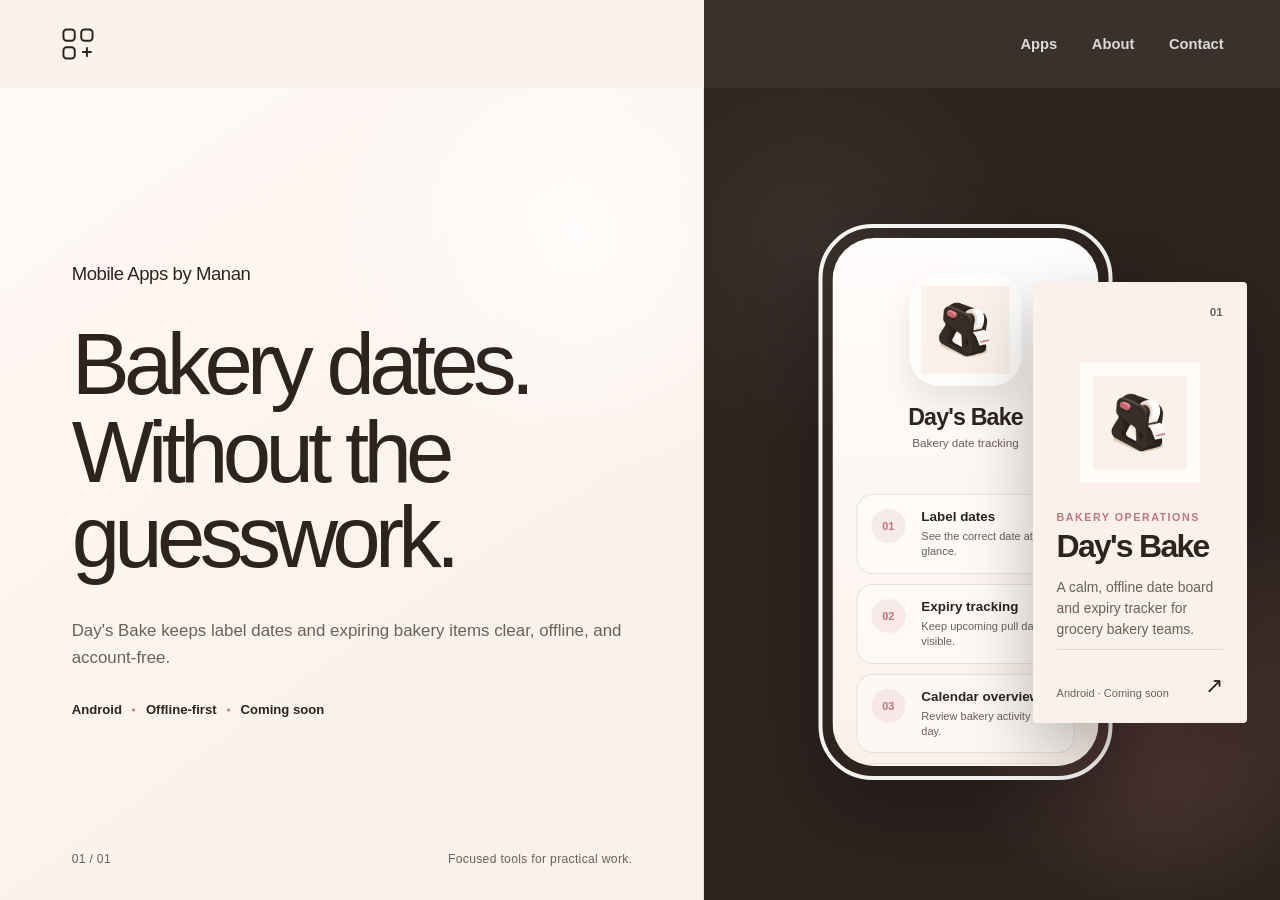
==== index.html @ fbc1fd11 "Add files via upload" ====
<!doctype html>
<html lang="en">
<head>
  <meta charset="utf-8">
  <meta name="viewport" content="width=device-width, initial-scale=1">
  <meta name="theme-color" content="#FBF1EA">
  <meta name="description" content="Focused Android apps by Manan.">
  <meta property="og:title" content="Mobile Apps by Manan">
  <meta property="og:description" content="Focused Android apps built to make everyday work clearer.">
  <meta property="og:type" content="website">
  <meta property="og:image" content="assets/images/days-bake-icon.png">
  <title>Mobile Apps by Manan</title>
  <link rel="icon" href="assets/images/favicon.svg" type="image/svg+xml">
  <link rel="manifest" href="site.webmanifest">
  <link rel="stylesheet" href="assets/css/styles.css">
</head>
<body>
  <a class="skip-link" href="#apps">Skip to apps</a>

  <header class="site-header">
    <a class="collection-mark" href="#apps" aria-label="Mobile Apps by Manan home">
      <svg viewBox="0 0 42 42" aria-hidden="true">
        <rect x="3" y="3" width="14" height="14" rx="4"></rect>
        <rect x="25" y="3" width="14" height="14" rx="4"></rect>
        <rect x="3" y="25" width="14" height="14" rx="4"></rect>
        <path d="M27 31h10M32 26v10"></path>
      </svg>
    </a>

    <nav aria-label="Primary navigation">
      <a href="#apps">Apps</a>
      <button type="button" data-open-dialog="about-dialog">About</button>
      <a href="mailto:REPLACE_WITH_YOUR_EMAIL">Contact</a>
    </nav>
  </header>

  <main class="split-shell">
    <section class="copy-pane" aria-live="polite">
      <div class="copy-block">
        <p class="section-label" id="active-label">Mobile Apps by Manan</p>

        <h1 id="active-headline">
          <span>Bakery dates.</span>
          <span>Without the guesswork.</span>
        </h1>

        <p class="active-description" id="active-description">
          Day's Bake keeps label dates and expiring bakery items clear,
          offline, and account-free.
        </p>

        <div class="active-meta" id="active-meta" aria-label="Selected app details">
          <span>Android</span>
          <span>Offline-first</span>
          <span>Coming soon</span>
        </div>
      </div>

      <div class="copy-foot">
        <span id="active-count">01 / 01</span>
        <span>Focused tools for practical work.</span>
      </div>
    </section>

    <section class="gallery-pane" id="apps" aria-label="App collection">
      <article
        class="app-scene"
        data-app-name="Day's Bake"
        data-label="Mobile Apps by Manan"
        data-headline-one="Bakery dates."
        data-headline-two="Without the guesswork."
        data-description="Day's Bake keeps label dates and expiring bakery items clear, offline, and account-free."
        data-meta="Android|Offline-first|Coming soon"
        data-background="#2D241F"
        data-accent="#C0757D"
      >
        <div class="scene-inner">
          <a class="phone-link" href="days-bake/" aria-label="Open the Day's Bake website">
            <div class="phone" aria-hidden="true">
              <div class="phone-screen">
                <div class="phone-app-heading">
                  <div class="phone-icon-frame">
                    <img src="assets/images/days-bake-icon.png" alt="">
                  </div>
                  <p>Day's Bake</p>
                  <span>Bakery date tracking</span>
                </div>

                <ul class="phone-feature-list">
                  <li>
                    <b>01</b>
                    <span>
                      <strong>Label dates</strong>
                      <small>See the correct date at a glance.</small>
                    </span>
                  </li>
                  <li>
                    <b>02</b>
                    <span>
                      <strong>Expiry tracking</strong>
                      <small>Keep upcoming pull dates visible.</small>
                    </span>
                  </li>
                  <li>
                    <b>03</b>
                    <span>
                      <strong>Calendar overview</strong>
                      <small>Review bakery activity by day.</small>
                    </span>
                  </li>
                  <li>
                    <b>04</b>
                    <span>
                      <strong>Private by default</strong>
                      <small>Offline and without an account.</small>
                    </span>
                  </li>
                </ul>
              </div>
            </div>
          </a>

          <a class="app-product-card" href="days-bake/" aria-label="Visit the Day's Bake website">
            <span class="card-index">01</span>

            <div class="card-icon-frame">
              <img src="assets/images/days-bake-icon.png" alt="">
            </div>

            <div class="card-body">
              <p class="card-category">Bakery operations</p>
              <h2>Day's Bake</h2>
              <p>
                A calm, offline date board and expiry tracker for grocery
                bakery teams.
              </p>
            </div>

            <div class="card-footer">
              <span>Android · Coming soon</span>
              <span class="card-arrow" aria-hidden="true">↗</span>
            </div>
          </a>
        </div>
      </article>
    </section>
  </main>

  <dialog id="about-dialog" class="about-dialog">
    <button type="button" class="dialog-close" data-close-dialog aria-label="Close">×</button>
    <p class="dialog-label">About</p>
    <h2>Small apps. Clear reasons to exist.</h2>
    <p>
      Mobile Apps by Manan is a growing collection of focused Android tools.
      Each app is designed around one practical problem and kept deliberately
      simple.
    </p>
  </dialog>

  <script src="assets/js/main.js"></script>
</body>
</html>
---- assets/css/styles.css ----
:root {
  --cream: #FBF1EA;
  --surface: #FFFFFF;
  --ink: #2D241F;
  --rose: #C0757D;
  --tan: #C4A880;
  --secondary: #6D6058;
  --right-bg: #2D241F;
  --right-accent: #C0757D;
  --header-height: 88px;
  --split: 55%;
  --hairline: rgba(45, 36, 31, 0.14);
}

* {
  box-sizing: border-box;
}

html,
body {
  margin: 0;
  min-height: 100%;
}

html {
  background: var(--cream);
  scroll-behavior: smooth;
}

body {
  overflow: hidden;
  color: var(--ink);
  background: var(--cream);
  font-family:
    -apple-system, BlinkMacSystemFont, "Segoe UI", "Helvetica Neue",
    Arial, sans-serif;
}

a {
  color: inherit;
  text-decoration: none;
}

button,
a {
  -webkit-tap-highlight-color: transparent;
}

button {
  font: inherit;
}

img {
  display: block;
  max-width: 100%;
}

.skip-link {
  position: fixed;
  z-index: 200;
  left: 18px;
  top: -70px;
  padding: 10px 14px;
  border-radius: 10px;
  color: var(--ink);
  background: var(--surface);
  box-shadow: 0 12px 28px rgba(0,0,0,0.16);
}

.skip-link:focus {
  top: 16px;
}

.site-header {
  position: fixed;
  z-index: 100;
  inset: 0 0 auto;
  height: var(--header-height);
  display: grid;
  grid-template-columns: var(--split) calc(100% - var(--split));
  align-items: center;
  background:
    linear-gradient(
      90deg,
      color-mix(in srgb, var(--cream) 94%, transparent) 0 var(--split),
      color-mix(in srgb, var(--right-bg) 94%, transparent) var(--split) 100%
    );
  backdrop-filter: blur(18px) saturate(120%);
  -webkit-backdrop-filter: blur(18px) saturate(120%);
  transition: background 320ms ease;
}

.collection-mark {
  justify-self: start;
  margin-left: clamp(28px, 4.4vw, 74px);
  width: 44px;
  height: 44px;
  display: grid;
  place-items: center;
  color: var(--ink);
}

.collection-mark svg {
  width: 34px;
  height: 34px;
  fill: none;
  stroke: currentColor;
  stroke-width: 2.4;
  stroke-linecap: round;
  stroke-linejoin: round;
}

.site-header nav {
  height: 100%;
  display: flex;
  align-items: center;
  justify-content: flex-end;
  gap: clamp(22px, 2.7vw, 42px);
  padding-right: clamp(28px, 4.4vw, 74px);
}

.site-header nav a,
.site-header nav button {
  appearance: none;
  border: 0;
  padding: 8px 0;
  color: rgba(255,255,255,0.82);
  background: transparent;
  font-size: 0.92rem;
  font-weight: 580;
  cursor: pointer;
}

.site-header nav a:hover,
.site-header nav button:hover,
.site-header nav a:focus-visible,
.site-header nav button:focus-visible {
  color: #FFFFFF;
  outline: none;
}

.split-shell {
  height: 100vh;
  display: grid;
  grid-template-columns: var(--split) calc(100% - var(--split));
  padding-top: var(--header-height);
}

.copy-pane {
  position: relative;
  min-width: 0;
  display: flex;
  flex-direction: column;
  justify-content: center;
  padding:
    clamp(46px, 7vh, 82px)
    clamp(38px, 5.6vw, 94px)
    clamp(34px, 5vh, 58px);
  overflow: hidden;
  background:
    radial-gradient(circle at 82% 18%, rgba(255,255,255,0.72), transparent 28%),
    linear-gradient(145deg, #FFF9F5 0%, var(--cream) 72%);
}

.copy-pane::after {
  content: "";
  position: absolute;
  inset: 0 0 0 auto;
  width: 1px;
  background: rgba(45,36,31,0.10);
}

.copy-block {
  max-width: 760px;
  transform: translateY(-1.5vh);
}

.section-label {
  margin: 0 0 clamp(26px, 4vh, 46px);
  font-size: clamp(1.08rem, 1.45vw, 1.46rem);
  font-weight: 520;
  letter-spacing: -0.024em;
}

.copy-block h1 {
  margin: 0;
  display: grid;
  gap: 2px;
  max-width: 760px;
  font-size: clamp(4rem, 6.8vw, 7.8rem);
  font-weight: 420;
  line-height: 0.98;
  letter-spacing: -0.066em;
}

.copy-block h1 span {
  display: block;
}

.active-description {
  max-width: 650px;
  margin: clamp(30px, 4.2vh, 48px) 0 0;
  color: var(--secondary);
  font-size: clamp(1rem, 1.32vw, 1.3rem);
  line-height: 1.62;
}

.active-meta {
  display: flex;
  flex-wrap: wrap;
  gap: 12px 24px;
  margin-top: 30px;
  color: var(--ink);
  font-size: 0.82rem;
  font-weight: 650;
}

.active-meta span {
  position: relative;
}

.active-meta span + span::before {
  content: "";
  position: absolute;
  left: -14px;
  top: 50%;
  width: 3px;
  height: 3px;
  border-radius: 50%;
  background: var(--rose);
}

.copy-foot {
  position: absolute;
  left: clamp(38px, 5.6vw, 94px);
  right: clamp(38px, 5.6vw, 94px);
  bottom: clamp(24px, 3.8vh, 46px);
  display: flex;
  justify-content: space-between;
  gap: 28px;
  color: var(--secondary);
  font-size: 0.76rem;
  letter-spacing: 0.025em;
}

.gallery-pane {
  height: calc(100vh - var(--header-height));
  overflow-y: auto;
  overflow-x: hidden;
  overscroll-behavior: contain;
  scroll-snap-type: y mandatory;
  scrollbar-width: thin;
  scrollbar-color: rgba(255,255,255,0.32) transparent;
  background: var(--right-bg);
  transition: background 320ms ease;
}

.gallery-pane::-webkit-scrollbar {
  width: 8px;
}

.gallery-pane::-webkit-scrollbar-thumb {
  border-radius: 999px;
  background: rgba(255,255,255,0.24);
}

.app-scene {
  min-height: calc(100vh - var(--header-height));
  display: grid;
  place-items: center;
  padding: clamp(34px, 6vh, 70px) clamp(24px, 3vw, 56px);
  scroll-snap-align: start;
  background:
    radial-gradient(circle at 78% 74%, color-mix(in srgb, var(--right-accent) 30%, transparent), transparent 28%),
    radial-gradient(circle at 18% 18%, rgba(255,255,255,0.055), transparent 26%),
    var(--right-bg);
}

.scene-inner {
  position: relative;
  width: min(680px, 100%);
  min-height: min(720px, calc(100vh - var(--header-height) - 80px));
  display: flex;
  align-items: center;
  justify-content: center;
}

.phone-link {
  position: relative;
  z-index: 1;
  display: block;
  transform: translateX(-9%);
}

.phone {
  width: clamp(286px, 23vw, 378px);
  aspect-ratio: 0.53;
  padding: 10px;
  border: 4px solid rgba(255,255,255,0.94);
  border-radius: 54px;
  background: transparent;
  box-shadow: 0 34px 74px rgba(0,0,0,0.28);
  transition: transform 190ms ease, box-shadow 190ms ease;
}

.phone-link:hover .phone,
.phone-link:focus-visible .phone {
  transform: translateY(-5px) rotate(-0.35deg);
  box-shadow: 0 42px 88px rgba(0,0,0,0.34);
}

.phone-link:focus-visible {
  outline: none;
}

.phone-screen {
  height: 100%;
  overflow: hidden;
  border-radius: 42px;
  padding: clamp(34px, 4vh, 48px) 24px 26px;
  color: var(--ink);
  background:
    radial-gradient(circle at 86% 10%, rgba(255,255,255,0.80), transparent 24%),
    linear-gradient(180deg, #FFFDFC 0%, var(--cream) 100%);
}

.phone-app-heading {
  text-align: center;
}

.phone-icon-frame {
  width: 112px;
  height: 112px;
  margin: 0 auto 18px;
  display: grid;
  place-items: center;
  border-radius: 30px;
  background: rgba(255,255,255,0.55);
  box-shadow:
    inset 0 1px 0 rgba(255,255,255,0.88),
    0 16px 32px rgba(84,58,39,0.12);
}

.phone-icon-frame img {
  width: 88px;
  height: 88px;
  object-fit: contain;
}

.phone-app-heading p {
  margin: 0;
  font-size: 1.45rem;
  font-weight: 720;
  letter-spacing: -0.035em;
}

.phone-app-heading > span {
  display: block;
  margin-top: 5px;
  color: var(--secondary);
  font-size: 0.73rem;
}

.phone-feature-list {
  list-style: none;
  display: grid;
  gap: 10px;
  margin: clamp(34px, 5vh, 58px) 0 0;
  padding: 0;
}

.phone-feature-list li {
  display: grid;
  grid-template-columns: 38px minmax(0, 1fr);
  gap: 12px;
  padding: 14px;
  border: 1px solid rgba(45,36,31,0.11);
  border-radius: 16px;
  background: rgba(255,255,255,0.46);
}

.phone-feature-list b {
  width: 34px;
  height: 34px;
  display: grid;
  place-items: center;
  border-radius: 50%;
  color: var(--rose);
  background: rgba(192,117,125,0.12);
  font-size: 0.68rem;
}

.phone-feature-list strong,
.phone-feature-list small {
  display: block;
}

.phone-feature-list strong {
  font-size: 0.84rem;
  line-height: 1.2;
}

.phone-feature-list small {
  margin-top: 4px;
  color: var(--secondary);
  font-size: 0.69rem;
  line-height: 1.34;
}

.app-product-card {
  position: absolute;
  z-index: 3;
  right: -1%;
  width: clamp(214px, 16.5vw, 274px);
  min-height: clamp(410px, 49vh, 510px);
  display: flex;
  flex-direction: column;
  padding: 24px;
  border-radius: 4px;
  color: var(--ink);
  background: var(--cream);
  box-shadow: 0 28px 70px rgba(0,0,0,0.28);
  transition: transform 190ms ease, box-shadow 190ms ease;
}

.app-product-card:hover,
.app-product-card:focus-visible {
  transform: translateY(-6px);
  box-shadow: 0 38px 86px rgba(0,0,0,0.35);
  outline: none;
}

.card-index {
  align-self: flex-end;
  color: var(--secondary);
  font-size: 0.72rem;
  font-weight: 700;
}

.card-icon-frame {
  width: 120px;
  height: 120px;
  margin: clamp(28px, 5vh, 54px) auto 28px;
  display: grid;
  place-items: center;
  background: rgba(255,255,255,0.72);
}

.card-icon-frame img {
  width: 94px;
  height: 94px;
  object-fit: contain;
}

.card-category {
  margin: 0 0 8px;
  color: var(--rose);
  font-size: 0.67rem;
  font-weight: 800;
  letter-spacing: 0.14em;
  text-transform: uppercase;
}

.card-body h2 {
  margin: 0;
  font-size: clamp(2rem, 2.45vw, 2.75rem);
  line-height: 0.98;
  letter-spacing: -0.055em;
}

.card-body > p:last-child {
  margin: 15px 0 0;
  color: var(--secondary);
  font-size: 0.87rem;
  line-height: 1.5;
}

.card-footer {
  margin-top: auto;
  padding-top: 22px;
  display: flex;
  align-items: flex-end;
  justify-content: space-between;
  gap: 12px;
  border-top: 1px solid rgba(45,36,31,0.12);
  color: var(--secondary);
  font-size: 0.69rem;
}

.card-arrow {
  color: var(--ink);
  font-size: 1.4rem;
}

.about-dialog {
  width: min(520px, calc(100% - 36px));
  padding: 34px;
  border: 0;
  border-radius: 4px;
  color: var(--ink);
  background: var(--cream);
  box-shadow: 0 28px 80px rgba(0,0,0,0.28);
}

.about-dialog::backdrop {
  background: rgba(22,18,15,0.60);
  backdrop-filter: blur(4px);
}

.dialog-close {
  position: absolute;
  right: 18px;
  top: 12px;
  border: 0;
  color: var(--secondary);
  background: transparent;
  font-size: 1.8rem;
  cursor: pointer;
}

.dialog-label {
  margin: 0 0 14px;
  color: var(--rose);
  font-size: 0.72rem;
  font-weight: 800;
  letter-spacing: 0.14em;
  text-transform: uppercase;
}

.about-dialog h2 {
  margin: 0;
  font-size: 2.5rem;
  line-height: 1.02;
  letter-spacing: -0.05em;
}

.about-dialog > p:last-child {
  margin: 20px 0 0;
  color: var(--secondary);
  line-height: 1.65;
}

@media (max-width: 1080px) {
  :root {
    --split: 50%;
  }

  .copy-pane {
    padding-left: 42px;
    padding-right: 42px;
  }

  .copy-foot {
    left: 42px;
    right: 42px;
  }

  .copy-block h1 {
    font-size: clamp(3.7rem, 7vw, 6rem);
  }

  .scene-inner {
    min-height: 620px;
  }

  .phone-link {
    transform: translateX(-13%);
  }

  .app-product-card {
    right: -4%;
  }
}

@media (max-width: 820px) {
  body {
    overflow: auto;
  }

  .site-header {
    position: sticky;
    grid-template-columns: auto 1fr;
    background: rgba(251,241,234,0.92);
  }

  .site-header nav a,
  .site-header nav button {
    color: var(--secondary);
  }

  .site-header nav a:hover,
  .site-header nav button:hover,
  .site-header nav a:focus-visible,
  .site-header nav button:focus-visible {
    color: var(--ink);
  }

  .split-shell {
    height: auto;
    grid-template-columns: 1fr;
    padding-top: 0;
  }

  .copy-pane {
    min-height: calc(100vh - var(--header-height));
    padding: 70px 28px 82px;
  }

  .copy-pane::after {
    display: none;
  }

  .copy-block {
    transform: none;
  }

  .copy-block h1 {
    font-size: clamp(4rem, 13vw, 6.8rem);
  }

  .copy-foot {
    left: 28px;
    right: 28px;
    bottom: 30px;
  }

  .gallery-pane {
    height: auto;
    overflow: visible;
    scroll-snap-type: none;
  }

  .app-scene {
    min-height: 850px;
  }

  .scene-inner {
    min-height: 760px;
  }

  .phone-link {
    transform: translateX(-9%);
  }

  .app-product-card {
    right: 2%;
  }
}

@media (max-width: 610px) {
  :root {
    --header-height: 72px;
  }

  .collection-mark {
    margin-left: 18px;
    width: 38px;
    height: 38px;
  }

  .collection-mark svg {
    width: 29px;
    height: 29px;
  }

  .site-header nav {
    gap: 16px;
    padding-right: 18px;
  }

  .site-header nav a,
  .site-header nav button {
    font-size: 0.82rem;
  }

  .copy-pane {
    min-height: auto;
    padding: 58px 22px 96px;
  }

  .section-label {
    margin-bottom: 26px;
    font-size: 1rem;
  }

  .copy-block h1 {
    font-size: clamp(3.45rem, 17vw, 5rem);
  }

  .active-description {
    margin-top: 28px;
    font-size: 1rem;
  }

  .copy-foot {
    left: 22px;
    right: 22px;
  }

  .copy-foot span:last-child {
    display: none;
  }

  .app-scene {
    min-height: 900px;
    padding: 46px 18px;
  }

  .scene-inner {
    min-height: 800px;
    align-items: flex-start;
  }

  .phone-link {
    transform: none;
  }

  .phone {
    width: min(310px, 86vw);
  }

  .app-product-card {
    right: 50%;
    bottom: 10px;
    transform: translateX(50%);
    width: min(270px, 78vw);
    min-height: 385px;
  }

  .app-product-card:hover,
  .app-product-card:focus-visible {
    transform: translateX(50%) translateY(-5px);
  }
}

@media (prefers-reduced-motion: reduce) {
  html {
    scroll-behavior: auto;
  }

  .site-header,
  .gallery-pane,
  .phone,
  .app-product-card {
    transition: none;
  }
}
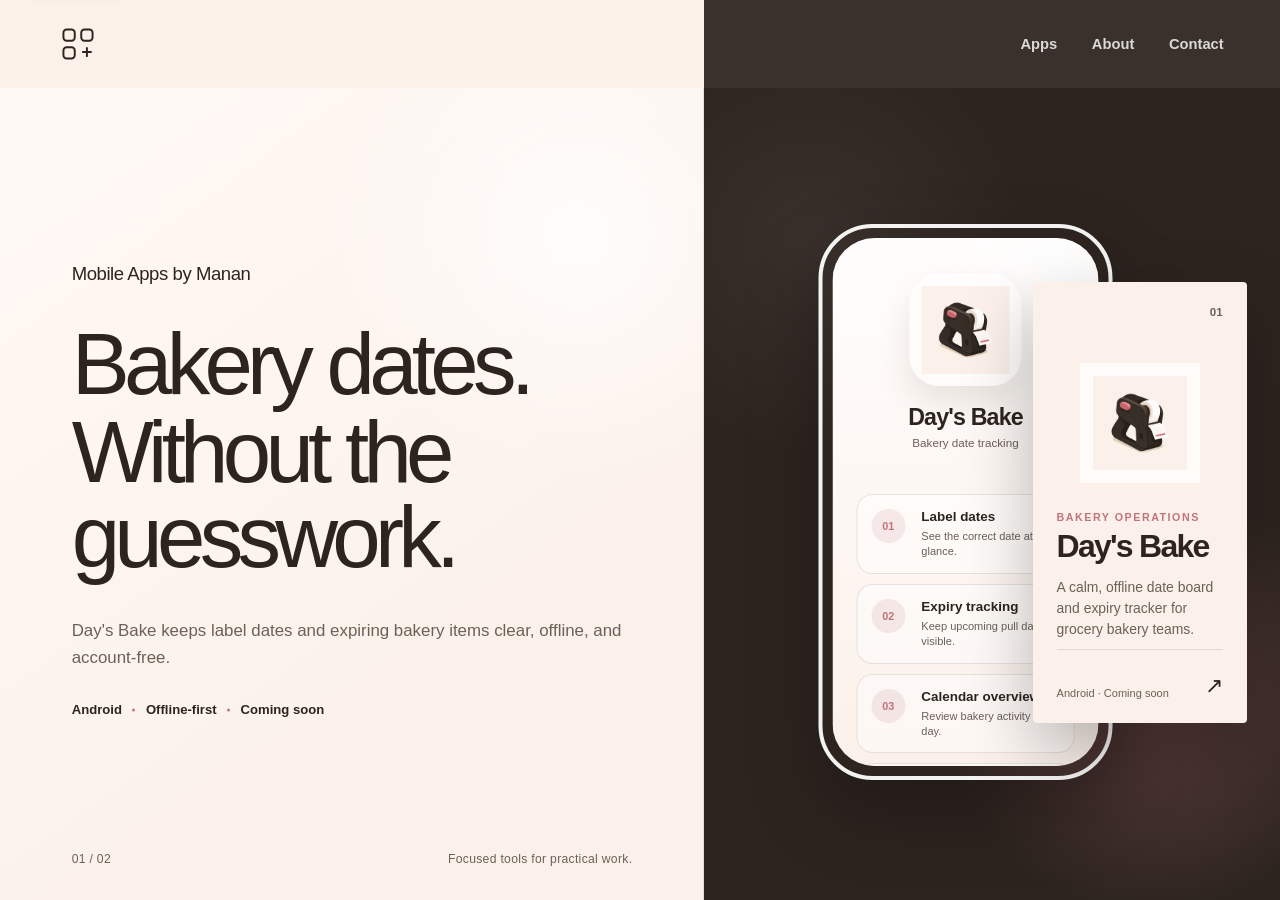
==== commit aacb4ce2: "Add files via upload" ====
--- a/index.html
+++ b/index.html
@@ -30,7 +30,7 @@
     <nav aria-label="Primary navigation">
       <a href="#apps">Apps</a>
       <button type="button" data-open-dialog="about-dialog">About</button>
-      <a href="mailto:REPLACE_WITH_YOUR_EMAIL">Contact</a>
+      <a href="mailto:mobileapps.manan@gmail.com">Contact</a>
     </nav>
   </header>
 
@@ -57,7 +57,7 @@
       </div>
 
       <div class="copy-foot">
-        <span id="active-count">01 / 01</span>
+        <span id="active-count">01 / 02</span>
         <span>Focused tools for practical work.</span>
       </div>
     </section>
@@ -143,6 +143,88 @@
           </a>
         </div>
       </article>
+
+
+      <article
+        class="app-scene"
+        data-app-name="Paws Above"
+        data-label="Mobile Apps by Manan"
+        data-headline-one="One more jump."
+        data-headline-two="One more chance."
+        data-description="Paws Above is a quick, playful endless runner where a rooftop cat lands on market candles and chases a new best score."
+        data-meta="Android|Offline play|18+ audience|Coming soon"
+        data-background="#1B2433"
+        data-accent="#F28C82"
+      >
+        <div class="scene-inner">
+          <a class="phone-link" href="paws-above/" aria-label="Open the Paws Above website">
+            <div class="phone" aria-hidden="true">
+              <div class="phone-screen">
+                <div class="phone-app-heading">
+                  <div class="phone-icon-frame">
+                    <img src="assets/images/paws-above-icon.png" alt="">
+                  </div>
+                  <p>Paws Above</p>
+                  <span>Rooftop endless runner</span>
+                </div>
+
+                <ul class="phone-feature-list">
+                  <li>
+                    <b>01</b>
+                    <span>
+                      <strong>Two jump styles</strong>
+                      <small>Swipe up or down to choose the landing.</small>
+                    </span>
+                  </li>
+                  <li>
+                    <b>02</b>
+                    <span>
+                      <strong>Three rescues</strong>
+                      <small>Recover from a miss and keep the run alive.</small>
+                    </span>
+                  </li>
+                  <li>
+                    <b>03</b>
+                    <span>
+                      <strong>Fair endless runs</strong>
+                      <small>Keep moving through a carefully tested course.</small>
+                    </span>
+                  </li>
+                  <li>
+                    <b>04</b>
+                    <span>
+                      <strong>Local high scores</strong>
+                      <small>No account is required to play.</small>
+                    </span>
+                  </li>
+                </ul>
+              </div>
+            </div>
+          </a>
+
+          <a class="app-product-card" href="paws-above/" aria-label="Visit the Paws Above website">
+            <span class="card-index">02</span>
+
+            <div class="card-icon-frame">
+              <img src="assets/images/paws-above-icon.png" alt="">
+            </div>
+
+            <div class="card-body">
+              <p class="card-category">Casual arcade</p>
+              <h2>Paws Above</h2>
+              <p>
+                A playful rooftop runner about timing the next jump and keeping
+                one more run alive.
+              </p>
+            </div>
+
+            <div class="card-footer">
+              <span>Android · Coming soon</span>
+              <span class="card-arrow" aria-hidden="true">↗</span>
+            </div>
+          </a>
+        </div>
+      </article>
     </section>
   </main>
 
--- a/assets/css/styles.css
+++ b/assets/css/styles.css
@@ -227,7 +227,7 @@
   width: 3px;
   height: 3px;
   border-radius: 50%;
-  background: var(--rose);
+  background: var(--right-accent);
 }
 
 .copy-foot {
@@ -385,8 +385,8 @@
   display: grid;
   place-items: center;
   border-radius: 50%;
-  color: var(--rose);
-  background: rgba(192,117,125,0.12);
+  color: var(--right-accent);
+  background: color-mix(in srgb, var(--right-accent) 14%, transparent);
   font-size: 0.68rem;
 }
 
@@ -454,7 +454,7 @@
 
 .card-category {
   margin: 0 0 8px;
-  color: var(--rose);
+  color: var(--right-accent);
   font-size: 0.67rem;
   font-weight: 800;
   letter-spacing: 0.14em;
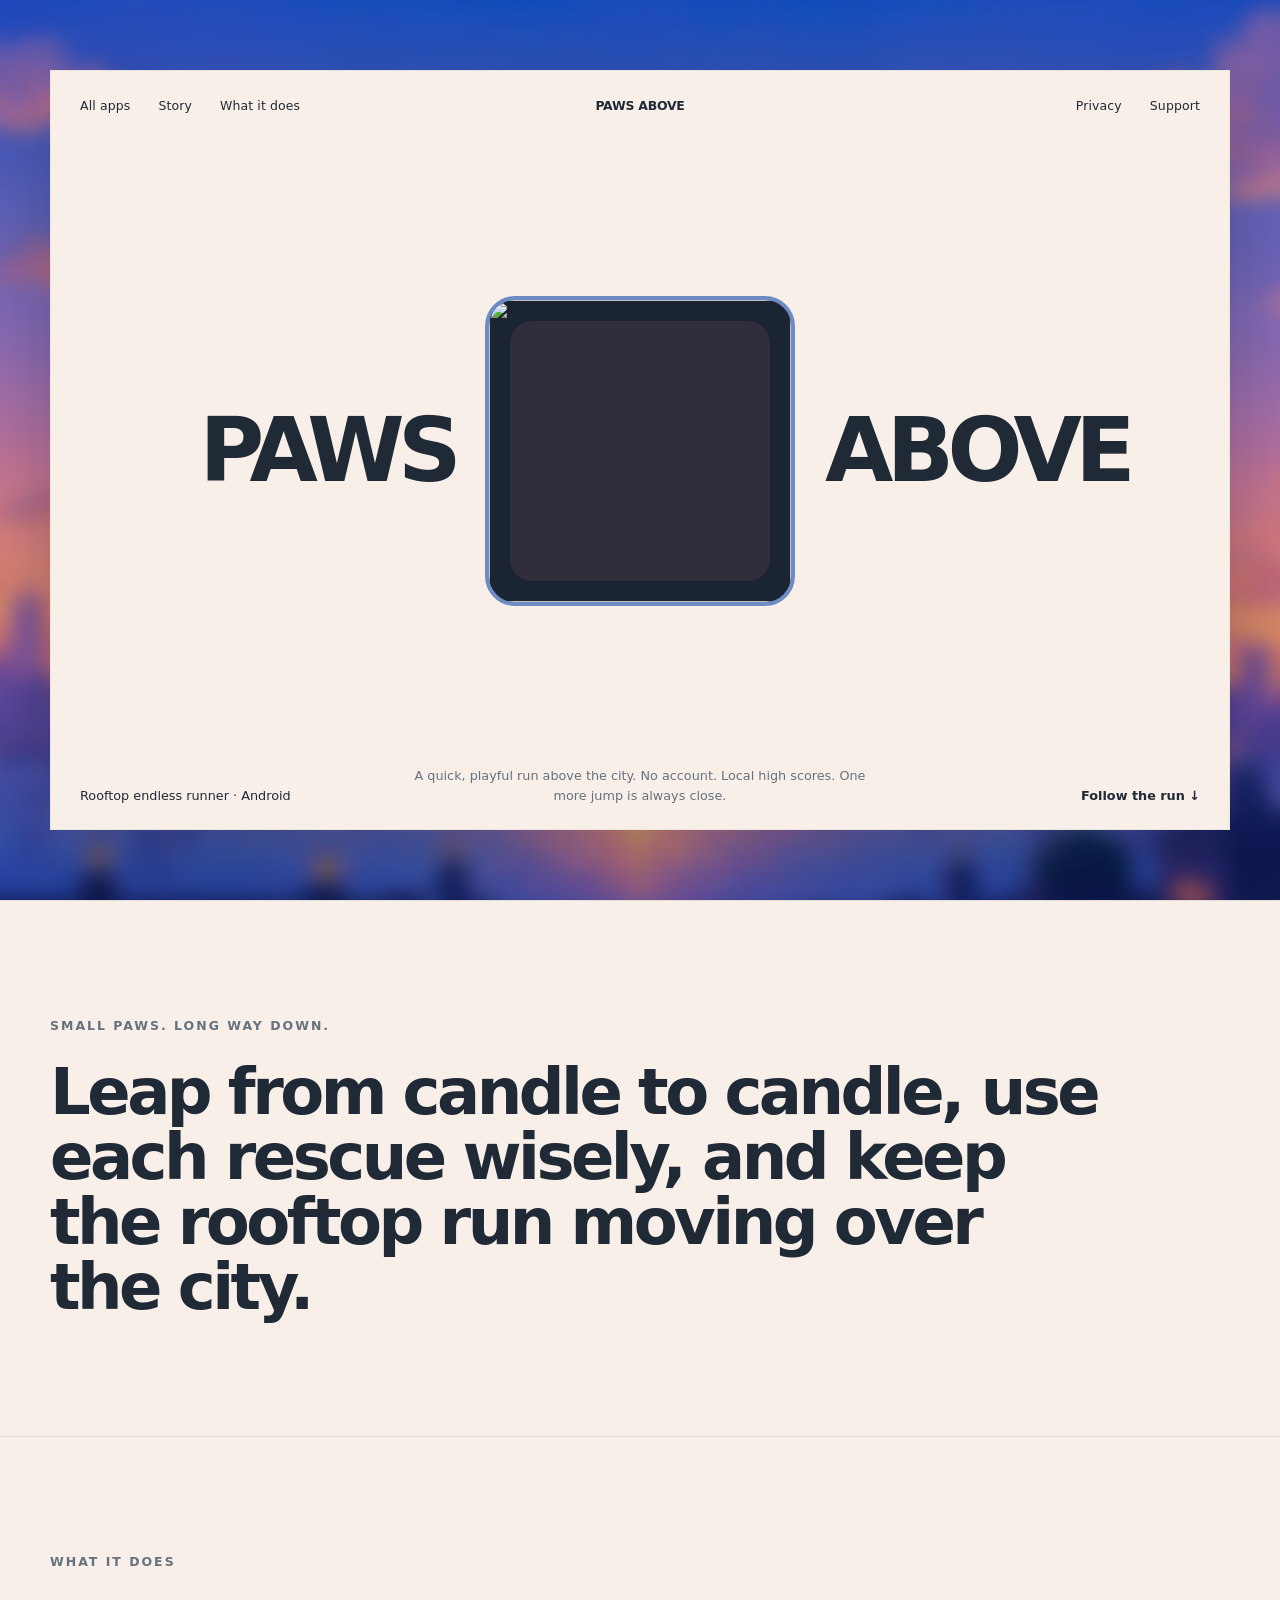
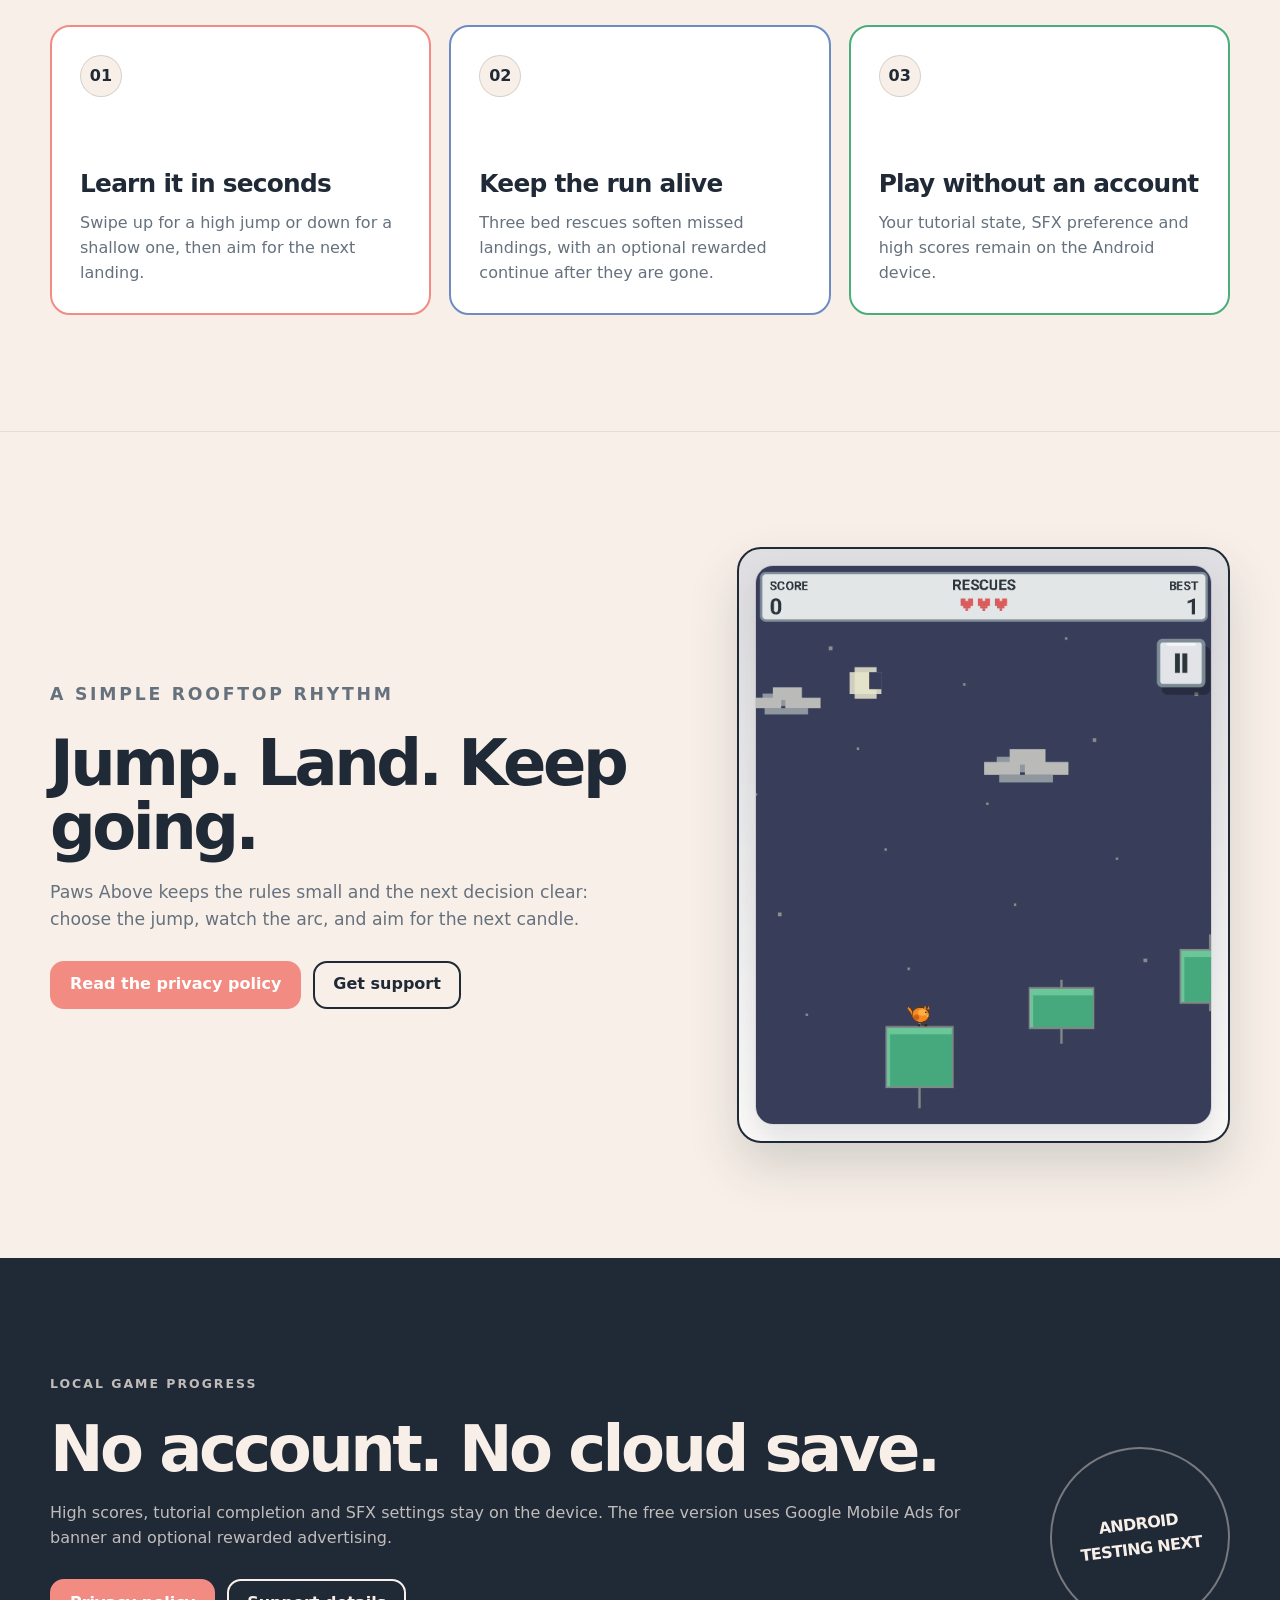
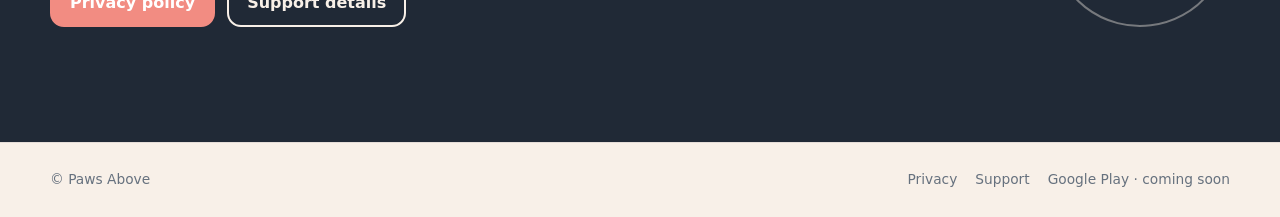
==== commit 682a15d6: "Add files via upload" ====
--- a/index.html
+++ b/index.html
@@ -3,242 +3,134 @@
 <head>
   <meta charset="utf-8">
   <meta name="viewport" content="width=device-width, initial-scale=1">
-  <meta name="theme-color" content="#FBF1EA">
-  <meta name="description" content="Focused Android apps by Manan.">
-  <meta property="og:title" content="Mobile Apps by Manan">
-  <meta property="og:description" content="Focused Android apps built to make everyday work clearer.">
+  <meta name="theme-color" content="#F8F0E8">
+  <meta name="description" content="Paws Above is a playful rooftop endless runner for Android.">
+  <meta property="og:title" content="Paws Above">
+  <meta property="og:description" content="One more jump. One more chance.">
   <meta property="og:type" content="website">
-  <meta property="og:image" content="assets/images/days-bake-icon.png">
-  <title>Mobile Apps by Manan</title>
-  <link rel="icon" href="assets/images/favicon.svg" type="image/svg+xml">
+  <meta property="og:image" content="assets/images/og-card.png">
+  <title>Paws Above — One more jump</title>
+  <link rel="icon" href="assets/images/favicon-32.png" sizes="32x32">
+  <link rel="apple-touch-icon" href="assets/images/apple-touch-icon.png">
   <link rel="manifest" href="site.webmanifest">
   <link rel="stylesheet" href="assets/css/styles.css">
 </head>
 <body>
-  <a class="skip-link" href="#apps">Skip to apps</a>
+  <a class="skip-link" href="#main">Skip to content</a>
 
-  <header class="site-header">
-    <a class="collection-mark" href="#apps" aria-label="Mobile Apps by Manan home">
-      <svg viewBox="0 0 42 42" aria-hidden="true">
-        <rect x="3" y="3" width="14" height="14" rx="4"></rect>
-        <rect x="25" y="3" width="14" height="14" rx="4"></rect>
-        <rect x="3" y="25" width="14" height="14" rx="4"></rect>
-        <path d="M27 31h10M32 26v10"></path>
-      </svg>
-    </a>
+  <main id="main">
+    <section class="hero-shell" aria-labelledby="hero-title">
+      <div class="hero-card">
+        <nav class="topbar" aria-label="Primary navigation">
+          <div class="nav-left">
+            <a href="../index.html">All apps</a>
+            <a href="#story">Story</a>
+            <a href="#features">What it does</a>
+          </div>
+          <a class="brand-mini" href="index.html" aria-label="Paws Above home">PAWS ABOVE</a>
+          <button class="menu-button" type="button" data-menu aria-expanded="false" aria-label="Toggle navigation">Menu</button>
+          <div class="nav-right">
+            <a href="privacy.html">Privacy</a>
+            <a href="support.html">Support</a>
+          </div>
+        </nav>
 
-    <nav aria-label="Primary navigation">
-      <a href="#apps">Apps</a>
-      <button type="button" data-open-dialog="about-dialog">About</button>
-      <a href="mailto:mobileapps.manan@gmail.com">Contact</a>
-    </nav>
-  </header>
+        <div class="hero-center">
+          <h1 id="hero-title" class="hero-word">PAWS</h1>
+          <div class="icon-stage" aria-hidden="true">
+            <img src="assets/images/app-mark.png" alt="">
+          </div>
+          <p class="hero-word" aria-hidden="true">ABOVE</p>
+        </div>
 
-  <main class="split-shell">
-    <section class="copy-pane" aria-live="polite">
-      <div class="copy-block">
-        <p class="section-label" id="active-label">Mobile Apps by Manan</p>
-
-        <h1 id="active-headline">
-          <span>Bakery dates.</span>
-          <span>Without the guesswork.</span>
-        </h1>
-
-        <p class="active-description" id="active-description">
-          Day's Bake keeps label dates and expiring bakery items clear,
-          offline, and account-free.
-        </p>
-
-        <div class="active-meta" id="active-meta" aria-label="Selected app details">
-          <span>Android</span>
-          <span>Offline-first</span>
-          <span>Coming soon</span>
+        <div class="hero-foot">
+          <p>Rooftop endless runner · Android</p>
+          <p class="center-note">A quick, playful run above the city. No account. Local high scores. One more jump is always close.</p>
+          <a class="discover" href="#story">Follow the run ↓</a>
         </div>
-      </div>
-
-      <div class="copy-foot">
-        <span id="active-count">01 / 02</span>
-        <span>Focused tools for practical work.</span>
       </div>
     </section>
 
-    <section class="gallery-pane" id="apps" aria-label="App collection">
-      <article
-        class="app-scene"
-        data-app-name="Day's Bake"
-        data-label="Mobile Apps by Manan"
-        data-headline-one="Bakery dates."
-        data-headline-two="Without the guesswork."
-        data-description="Day's Bake keeps label dates and expiring bakery items clear, offline, and account-free."
-        data-meta="Android|Offline-first|Coming soon"
-        data-background="#2D241F"
-        data-accent="#C0757D"
-      >
-        <div class="scene-inner">
-          <a class="phone-link" href="days-bake/" aria-label="Open the Day's Bake website">
-            <div class="phone" aria-hidden="true">
-              <div class="phone-screen">
-                <div class="phone-app-heading">
-                  <div class="phone-icon-frame">
-                    <img src="assets/images/days-bake-icon.png" alt="">
-                  </div>
-                  <p>Day's Bake</p>
-                  <span>Bakery date tracking</span>
-                </div>
+    <section class="section" id="story">
+      <div class="section-inner">
+        <p class="eyebrow">Small paws. Long way down.</p>
+        <p class="display-copy">Leap from candle to candle, use each rescue wisely, and keep the rooftop run moving over the city.</p>
+      </div>
+    </section>
 
-                <ul class="phone-feature-list">
-                  <li>
-                    <b>01</b>
-                    <span>
-                      <strong>Label dates</strong>
-                      <small>See the correct date at a glance.</small>
-                    </span>
-                  </li>
-                  <li>
-                    <b>02</b>
-                    <span>
-                      <strong>Expiry tracking</strong>
-                      <small>Keep upcoming pull dates visible.</small>
-                    </span>
-                  </li>
-                  <li>
-                    <b>03</b>
-                    <span>
-                      <strong>Calendar overview</strong>
-                      <small>Review bakery activity by day.</small>
-                    </span>
-                  </li>
-                  <li>
-                    <b>04</b>
-                    <span>
-                      <strong>Private by default</strong>
-                      <small>Offline and without an account.</small>
-                    </span>
-                  </li>
-                </ul>
-              </div>
+    <section class="section" id="features">
+      <div class="section-inner">
+        <p class="eyebrow">What it does</p>
+        <div class="feature-grid">
+          <article class="feature-card">
+            <span class="feature-number">01</span>
+            <div>
+              <h3>Learn it in seconds</h3>
+              <p>Swipe up for a high jump or down for a shallow one, then aim for the next landing.</p>
             </div>
-          </a>
+          </article>
+          <article class="feature-card">
+            <span class="feature-number">02</span>
+            <div>
+              <h3>Keep the run alive</h3>
+              <p>Three bed rescues soften missed landings, with an optional rewarded continue after they are gone.</p>
+            </div>
+          </article>
+          <article class="feature-card">
+            <span class="feature-number">03</span>
+            <div>
+              <h3>Play without an account</h3>
+              <p>Your tutorial state, SFX preference and high scores remain on the Android device.</p>
+            </div>
+          </article>
+        </div>
+      </div>
+    </section>
 
-          <a class="app-product-card" href="days-bake/" aria-label="Visit the Day's Bake website">
-            <span class="card-index">01</span>
+    <section class="section">
+      <div class="section-inner workflow">
+        <div class="workflow-copy">
+          <p class="eyebrow">A simple rooftop rhythm</p>
+          <h2>Jump. Land. Keep going.</h2>
+          <p>Paws Above keeps the rules small and the next decision clear: choose the jump, watch the arc, and aim for the next candle.</p>
+          <div class="button-row">
+            <a class="button button-primary" href="privacy.html">Read the privacy policy</a>
+            <a class="button button-secondary" href="support.html">Get support</a>
+          </div>
+        </div>
 
-            <div class="card-icon-frame">
-              <img src="assets/images/days-bake-icon.png" alt="">
-            </div>
+        <figure class="run-board shot-board">
+          <img src="assets/images/gameplay-shot.png" alt="Gameplay screenshot from Paws Above showing the rooftop cat mid-jump between candles at night.">
+        </figure>
+      </div>
+    </section>
 
-            <div class="card-body">
-              <p class="card-category">Bakery operations</p>
-              <h2>Day's Bake</h2>
-              <p>
-                A calm, offline date board and expiry tracker for grocery
-                bakery teams.
-              </p>
-            </div>
-
-            <div class="card-footer">
-              <span>Android · Coming soon</span>
-              <span class="card-arrow" aria-hidden="true">↗</span>
-            </div>
-          </a>
+    <section class="section privacy-band">
+      <div class="section-inner privacy-layout">
+        <div>
+          <p class="eyebrow">Local game progress</p>
+          <h2 class="simple-title">No account. No cloud save.</h2>
+          <p>High scores, tutorial completion and SFX settings stay on the device. The free version uses Google Mobile Ads for banner and optional rewarded advertising.</p>
+          <div class="button-row">
+            <a class="button button-primary" href="privacy.html">Privacy policy</a>
+            <a class="button button-secondary" href="support.html">Support details</a>
+          </div>
         </div>
-      </article>
-
-
-      <article
-        class="app-scene"
-        data-app-name="Paws Above"
-        data-label="Mobile Apps by Manan"
-        data-headline-one="One more jump."
-        data-headline-two="One more chance."
-        data-description="Paws Above is a quick, playful endless runner where a rooftop cat lands on market candles and chases a new best score."
-        data-meta="Android|Offline play|18+ audience|Coming soon"
-        data-background="#1B2433"
-        data-accent="#F28C82"
-      >
-        <div class="scene-inner">
-          <a class="phone-link" href="paws-above/" aria-label="Open the Paws Above website">
-            <div class="phone" aria-hidden="true">
-              <div class="phone-screen">
-                <div class="phone-app-heading">
-                  <div class="phone-icon-frame">
-                    <img src="assets/images/paws-above-icon.png" alt="">
-                  </div>
-                  <p>Paws Above</p>
-                  <span>Rooftop endless runner</span>
-                </div>
-
-                <ul class="phone-feature-list">
-                  <li>
-                    <b>01</b>
-                    <span>
-                      <strong>Two jump styles</strong>
-                      <small>Swipe up or down to choose the landing.</small>
-                    </span>
-                  </li>
-                  <li>
-                    <b>02</b>
-                    <span>
-                      <strong>Three rescues</strong>
-                      <small>Recover from a miss and keep the run alive.</small>
-                    </span>
-                  </li>
-                  <li>
-                    <b>03</b>
-                    <span>
-                      <strong>Fair endless runs</strong>
-                      <small>Keep moving through a carefully tested course.</small>
-                    </span>
-                  </li>
-                  <li>
-                    <b>04</b>
-                    <span>
-                      <strong>Local high scores</strong>
-                      <small>No account is required to play.</small>
-                    </span>
-                  </li>
-                </ul>
-              </div>
-            </div>
-          </a>
-
-          <a class="app-product-card" href="paws-above/" aria-label="Visit the Paws Above website">
-            <span class="card-index">02</span>
-
-            <div class="card-icon-frame">
-              <img src="assets/images/paws-above-icon.png" alt="">
-            </div>
-
-            <div class="card-body">
-              <p class="card-category">Casual arcade</p>
-              <h2>Paws Above</h2>
-              <p>
-                A playful rooftop runner about timing the next jump and keeping
-                one more run alive.
-              </p>
-            </div>
-
-            <div class="card-footer">
-              <span>Android · Coming soon</span>
-              <span class="card-arrow" aria-hidden="true">↗</span>
-            </div>
-          </a>
-        </div>
-      </article>
+        <div class="status-mark" aria-label="Preparing for Android testing">ANDROID<br>TESTING NEXT</div>
+      </div>
     </section>
   </main>
 
-  <dialog id="about-dialog" class="about-dialog">
-    <button type="button" class="dialog-close" data-close-dialog aria-label="Close">×</button>
-    <p class="dialog-label">About</p>
-    <h2>Small apps. Clear reasons to exist.</h2>
-    <p>
-      Mobile Apps by Manan is a growing collection of focused Android tools.
-      Each app is designed around one practical problem and kept deliberately
-      simple.
-    </p>
-  </dialog>
-
+  <footer class="site-footer">
+    <div class="footer-inner">
+      <span>© <span data-year></span> Paws Above</span>
+      <div class="footer-links">
+        <a href="privacy.html">Privacy</a>
+        <a href="support.html">Support</a>
+        <span>Google Play · coming soon</span>
+      </div>
+    </div>
+  </footer>
   <script src="assets/js/main.js"></script>
 </body>
 </html>
--- a/assets/css/styles.css
+++ b/assets/css/styles.css
@@ -1,747 +1,566 @@
 :root {
-  --cream: #FBF1EA;
+  --cream: #F8F0E8;
   --surface: #FFFFFF;
-  --ink: #2D241F;
-  --rose: #C0757D;
-  --tan: #C4A880;
-  --secondary: #6D6058;
-  --right-bg: #2D241F;
-  --right-accent: #C0757D;
-  --header-height: 88px;
-  --split: 55%;
-  --hairline: rgba(45, 36, 31, 0.14);
-}
-
-* {
-  box-sizing: border-box;
-}
-
-html,
+  --ink: #202936;
+  --rose: #F28C82;
+  --tan: #6E8CC3;
+  --yellow: #F4C96B;
+  --green: #49AE7A;
+  --secondary: #66717E;
+  --error: #A83D45;
+  --line: rgba(32, 41, 54, 0.16);
+  --soft-line: rgba(32, 41, 54, 0.09);
+  --shadow: 0 28px 80px rgba(18, 28, 43, 0.30);
+  --max: 1180px;
+}
+
+* { box-sizing: border-box; }
+html { scroll-behavior: smooth; }
 body {
   margin: 0;
-  min-height: 100%;
-}
-
-html {
-  background: var(--cream);
-  scroll-behavior: smooth;
-}
-
-body {
-  overflow: hidden;
   color: var(--ink);
   background: var(--cream);
-  font-family:
-    -apple-system, BlinkMacSystemFont, "Segoe UI", "Helvetica Neue",
-    Arial, sans-serif;
-}
-
-a {
-  color: inherit;
-  text-decoration: none;
-}
-
-button,
-a {
-  -webkit-tap-highlight-color: transparent;
-}
-
-button {
-  font: inherit;
-}
-
-img {
-  display: block;
-  max-width: 100%;
-}
+  font-family: Inter, ui-sans-serif, system-ui, -apple-system, BlinkMacSystemFont, "Segoe UI", sans-serif;
+  line-height: 1.55;
+  text-rendering: optimizeLegibility;
+}
+img { max-width: 100%; display: block; }
+a { color: inherit; }
+button, input, textarea { font: inherit; }
 
 .skip-link {
   position: fixed;
-  z-index: 200;
-  left: 18px;
-  top: -70px;
+  left: 16px;
+  top: 12px;
+  z-index: 1000;
   padding: 10px 14px;
+  background: var(--surface);
+  border: 2px solid var(--ink);
   border-radius: 10px;
-  color: var(--ink);
+  transform: translateY(-160%);
+}
+.skip-link:focus { transform: translateY(0); }
+
+.hero-shell {
+  min-height: 100svh;
+  padding: clamp(18px, 3vw, 52px);
+  display: grid;
+  place-items: center;
+  position: relative;
+  isolation: isolate;
+  overflow: hidden;
+  background: linear-gradient(180deg, #3F68B9 0%, #6F76CC 34%, #F1A08F 70%, #F5C987 100%);
+}
+
+.hero-shell::before {
+  content: "";
+  position: absolute;
+  inset: -2%;
+  z-index: -2;
+  background: url("../images/skyline-backdrop-polished.png") center center / cover no-repeat;
+  filter: blur(10px) saturate(1.04);
+  transform: scale(1.045);
+}
+
+.hero-shell::after {
+  content: "";
+  position: absolute;
+  inset: 0;
+  z-index: -1;
+  background:
+    radial-gradient(circle at 50% 74%, rgba(255, 234, 170, 0.34) 0%, rgba(255, 234, 170, 0.00) 24%),
+    linear-gradient(180deg, rgba(17, 27, 42, 0.10) 0%, rgba(17, 27, 42, 0.18) 100%);
+}
+
+.hero-card {
+  width: min(var(--max), 100%);
+  min-height: min(760px, calc(100svh - 64px));
+  padding: 26px 30px 24px;
+  background: var(--cream);
+  box-shadow: var(--shadow);
+  display: grid;
+  grid-template-rows: auto 1fr auto;
+  overflow: hidden;
+  position: relative;
+}
+
+.hero-card::after {
+  content: "";
+  position: absolute;
+  inset: 0;
+  pointer-events: none;
+  border: 1px solid rgba(32,41,54,.06);
+}
+
+.topbar {
+  display: grid;
+  grid-template-columns: 1fr auto 1fr;
+  align-items: center;
+  gap: 24px;
+  font-size: .78rem;
+  letter-spacing: .01em;
+}
+.nav-left, .nav-right { display: flex; gap: 28px; align-items: center; }
+.nav-right { justify-content: flex-end; }
+.brand-mini { font-weight: 800; letter-spacing: -.02em; }
+.topbar a { text-decoration: none; }
+.topbar a:hover, .topbar a:focus-visible { color: var(--rose); }
+.menu-button { display: none; }
+
+.hero-center {
+  align-self: center;
+  display: grid;
+  grid-template-columns: minmax(0, 1fr) minmax(220px, 310px) minmax(0, 1fr);
+  align-items: center;
+  gap: clamp(14px, 2.8vw, 30px);
+  padding: 54px 8px 34px;
+}
+.hero-word {
+  margin: 0;
+  font-size: clamp(3.5rem, 6.9vw, 7rem);
+  line-height: .86;
+  letter-spacing: -.075em;
+  font-weight: 900;
+  white-space: nowrap;
+}
+.hero-word:first-child { text-align: right; }
+.hero-word:last-child { text-align: left; }
+
+.icon-stage {
+  aspect-ratio: 1;
+  border-radius: 30px;
+  background: #1B2433;
+  border: 4px solid var(--tan);
+  display: grid;
+  place-items: center;
+  position: relative;
+  overflow: hidden;
+}
+.icon-stage::before {
+  content: "";
+  position: absolute;
+  inset: 7%;
+  border-radius: 22px;
+  background: rgba(242,140,130,.10);
+}
+.icon-stage img { width: 100%; height: 100%; object-fit: cover; position: relative; z-index: 1; }
+
+.hero-foot {
+  display: grid;
+  grid-template-columns: 1fr minmax(260px, 460px) 1fr;
+  gap: 24px;
+  align-items: end;
+  font-size: .8rem;
+}
+.hero-foot p { margin: 0; }
+.hero-foot .center-note { text-align: center; color: var(--secondary); }
+.hero-foot .discover { text-align: right; text-decoration: none; font-weight: 650; }
+.hero-foot .discover:hover { color: var(--rose); }
+
+.section {
+  padding: clamp(76px, 9vw, 128px) 24px;
+  border-top: 1px solid var(--soft-line);
+}
+.section-inner { width: min(var(--max), 100%); margin: 0 auto; }
+.eyebrow {
+  margin: 0 0 24px;
+  color: var(--secondary);
+  font-size: .78rem;
+  font-weight: 750;
+  letter-spacing: .16em;
+  text-transform: uppercase;
+}
+.display-copy {
+  margin: 0;
+  max-width: 1050px;
+  font-size: clamp(2.4rem, 5vw, 5.6rem);
+  line-height: 1.02;
+  letter-spacing: -.055em;
+  font-weight: 820;
+}
+.display-copy em { color: var(--rose); font-style: normal; }
+
+.feature-grid {
+  margin-top: 54px;
+  display: grid;
+  grid-template-columns: repeat(3, minmax(0, 1fr));
+  gap: 18px;
+}
+.feature-card {
+  min-height: 290px;
+  padding: 28px;
+  border: 2px solid var(--ink);
+  border-radius: 20px;
   background: var(--surface);
-  box-shadow: 0 12px 28px rgba(0,0,0,0.16);
-}
-
-.skip-link:focus {
-  top: 16px;
-}
-
-.site-header {
-  position: fixed;
-  z-index: 100;
-  inset: 0 0 auto;
-  height: var(--header-height);
-  display: grid;
-  grid-template-columns: var(--split) calc(100% - var(--split));
-  align-items: center;
-  background:
-    linear-gradient(
-      90deg,
-      color-mix(in srgb, var(--cream) 94%, transparent) 0 var(--split),
-      color-mix(in srgb, var(--right-bg) 94%, transparent) var(--split) 100%
-    );
-  backdrop-filter: blur(18px) saturate(120%);
-  -webkit-backdrop-filter: blur(18px) saturate(120%);
-  transition: background 320ms ease;
-}
-
-.collection-mark {
-  justify-self: start;
-  margin-left: clamp(28px, 4.4vw, 74px);
-  width: 44px;
-  height: 44px;
-  display: grid;
-  place-items: center;
-  color: var(--ink);
-}
-
-.collection-mark svg {
-  width: 34px;
-  height: 34px;
-  fill: none;
-  stroke: currentColor;
-  stroke-width: 2.4;
-  stroke-linecap: round;
-  stroke-linejoin: round;
-}
-
-.site-header nav {
-  height: 100%;
-  display: flex;
-  align-items: center;
-  justify-content: flex-end;
-  gap: clamp(22px, 2.7vw, 42px);
-  padding-right: clamp(28px, 4.4vw, 74px);
-}
-
-.site-header nav a,
-.site-header nav button {
-  appearance: none;
-  border: 0;
-  padding: 8px 0;
-  color: rgba(255,255,255,0.82);
-  background: transparent;
-  font-size: 0.92rem;
-  font-weight: 580;
-  cursor: pointer;
-}
-
-.site-header nav a:hover,
-.site-header nav button:hover,
-.site-header nav a:focus-visible,
-.site-header nav button:focus-visible {
-  color: #FFFFFF;
-  outline: none;
-}
-
-.split-shell {
-  height: 100vh;
-  display: grid;
-  grid-template-columns: var(--split) calc(100% - var(--split));
-  padding-top: var(--header-height);
-}
-
-.copy-pane {
-  position: relative;
-  min-width: 0;
   display: flex;
   flex-direction: column;
-  justify-content: center;
-  padding:
-    clamp(46px, 7vh, 82px)
-    clamp(38px, 5.6vw, 94px)
-    clamp(34px, 5vh, 58px);
+  justify-content: space-between;
+}
+.feature-number {
+  width: 42px;
+  height: 42px;
+  border-radius: 50%;
+  display: grid;
+  place-items: center;
+  background: var(--cream);
+  border: 1px solid var(--line);
+  font-weight: 800;
+}
+.feature-card h3 { margin: 44px 0 8px; font-size: 1.55rem; letter-spacing: -.03em; }
+.feature-card p { margin: 0; color: var(--secondary); }
+.feature-card:nth-child(1) { border-color: var(--rose); }
+.feature-card:nth-child(2) { border-color: var(--tan); }
+.feature-card:nth-child(3) { border-color: var(--green); }
+
+.workflow {
+  display: grid;
+  grid-template-columns: 1.1fr .9fr;
+  gap: clamp(34px, 7vw, 84px);
+  align-items: center;
+}
+.workflow-copy h2, .simple-title {
+  margin: 0 0 20px;
+  font-size: clamp(2.5rem, 5vw, 5rem);
+  line-height: 1;
+  letter-spacing: -.055em;
+}
+.workflow-copy p { max-width: 620px; color: var(--secondary); font-size: 1.08rem; }
+.date-board {
+  background: var(--surface);
+  border: 2px solid var(--ink);
+  border-radius: 24px;
   overflow: hidden;
-  background:
-    radial-gradient(circle at 82% 18%, rgba(255,255,255,0.72), transparent 28%),
-    linear-gradient(145deg, #FFF9F5 0%, var(--cream) 72%);
-}
-
-.copy-pane::after {
-  content: "";
-  position: absolute;
-  inset: 0 0 0 auto;
-  width: 1px;
-  background: rgba(45,36,31,0.10);
-}
-
-.copy-block {
-  max-width: 760px;
-  transform: translateY(-1.5vh);
-}
-
-.section-label {
-  margin: 0 0 clamp(26px, 4vh, 46px);
-  font-size: clamp(1.08rem, 1.45vw, 1.46rem);
-  font-weight: 520;
-  letter-spacing: -0.024em;
-}
-
-.copy-block h1 {
-  margin: 0;
-  display: grid;
-  gap: 2px;
-  max-width: 760px;
-  font-size: clamp(4rem, 6.8vw, 7.8rem);
-  font-weight: 420;
-  line-height: 0.98;
-  letter-spacing: -0.066em;
-}
-
-.copy-block h1 span {
-  display: block;
-}
-
-.active-description {
-  max-width: 650px;
-  margin: clamp(30px, 4.2vh, 48px) 0 0;
-  color: var(--secondary);
-  font-size: clamp(1rem, 1.32vw, 1.3rem);
-  line-height: 1.62;
-}
-
-.active-meta {
-  display: flex;
-  flex-wrap: wrap;
-  gap: 12px 24px;
-  margin-top: 30px;
-  color: var(--ink);
-  font-size: 0.82rem;
-  font-weight: 650;
-}
-
-.active-meta span {
-  position: relative;
-}
-
-.active-meta span + span::before {
-  content: "";
-  position: absolute;
-  left: -14px;
-  top: 50%;
-  width: 3px;
-  height: 3px;
-  border-radius: 50%;
-  background: var(--right-accent);
-}
-
-.copy-foot {
-  position: absolute;
-  left: clamp(38px, 5.6vw, 94px);
-  right: clamp(38px, 5.6vw, 94px);
-  bottom: clamp(24px, 3.8vh, 46px);
+}
+.date-board-head {
+  padding: 18px 20px;
   display: flex;
   justify-content: space-between;
-  gap: 28px;
-  color: var(--secondary);
-  font-size: 0.76rem;
-  letter-spacing: 0.025em;
-}
-
-.gallery-pane {
-  height: calc(100vh - var(--header-height));
-  overflow-y: auto;
-  overflow-x: hidden;
-  overscroll-behavior: contain;
-  scroll-snap-type: y mandatory;
-  scrollbar-width: thin;
-  scrollbar-color: rgba(255,255,255,0.32) transparent;
-  background: var(--right-bg);
-  transition: background 320ms ease;
-}
-
-.gallery-pane::-webkit-scrollbar {
-  width: 8px;
-}
-
-.gallery-pane::-webkit-scrollbar-thumb {
-  border-radius: 999px;
-  background: rgba(255,255,255,0.24);
-}
-
-.app-scene {
-  min-height: calc(100vh - var(--header-height));
-  display: grid;
-  place-items: center;
-  padding: clamp(34px, 6vh, 70px) clamp(24px, 3vw, 56px);
-  scroll-snap-align: start;
-  background:
-    radial-gradient(circle at 78% 74%, color-mix(in srgb, var(--right-accent) 30%, transparent), transparent 28%),
-    radial-gradient(circle at 18% 18%, rgba(255,255,255,0.055), transparent 26%),
-    var(--right-bg);
-}
-
-.scene-inner {
+  gap: 16px;
+  align-items: center;
+  background: rgba(110,140,195,.18);
+  border-bottom: 1px solid var(--line);
+  font-weight: 800;
+}
+.date-row {
+  padding: 18px 20px;
+  display: grid;
+  grid-template-columns: 1fr auto;
+  gap: 16px;
+  border-bottom: 1px solid var(--soft-line);
+}
+.date-row:last-child { border-bottom: 0; }
+.date-row span { color: var(--secondary); font-size: .88rem; }
+.date-row strong:last-child { font-size: 1.25rem; }
+
+.run-board {
+  min-height: 420px;
+  overflow: hidden;
+  border: 2px solid var(--ink);
+  border-radius: 24px;
+  background: #303C62;
+  box-shadow: 0 24px 50px rgba(26, 35, 52, .16);
+}
+.shot-board {
+  margin: 0;
+  min-height: 0;
+  padding: 16px;
+  background: linear-gradient(180deg, rgba(110,140,195,.18) 0%, rgba(255,255,255,.82) 100%);
+}
+.shot-board img {
+  width: 100%;
+  height: 100%;
+  max-height: 560px;
+  object-fit: cover;
+  object-position: center top;
+  border-radius: 18px;
+  border: 1px solid rgba(32,41,54,.16);
+  box-shadow: 0 18px 34px rgba(26, 35, 52, .12);
+}
+.run-hud {
+  display: grid;
+  grid-template-columns: repeat(3, 1fr);
+  gap: 12px;
+  padding: 16px 18px;
+  color: var(--ink);
+  background: var(--cream);
+  border-bottom: 1px solid var(--line);
+  text-align: center;
+}
+.run-hud span { display: grid; gap: 2px; }
+.run-hud small { color: var(--secondary); font-size: .66rem; font-weight: 800; letter-spacing: .08em; text-transform: uppercase; }
+.run-hud strong { font-size: 1rem; }
+.run-stage {
   position: relative;
-  width: min(680px, 100%);
-  min-height: min(720px, calc(100vh - var(--header-height) - 80px));
-  display: flex;
-  align-items: center;
-  justify-content: center;
-}
-
-.phone-link {
-  position: relative;
-  z-index: 1;
-  display: block;
-  transform: translateX(-9%);
-}
-
-.phone {
-  width: clamp(286px, 23vw, 378px);
-  aspect-ratio: 0.53;
-  padding: 10px;
-  border: 4px solid rgba(255,255,255,0.94);
-  border-radius: 54px;
-  background: transparent;
-  box-shadow: 0 34px 74px rgba(0,0,0,0.28);
-  transition: transform 190ms ease, box-shadow 190ms ease;
-}
-
-.phone-link:hover .phone,
-.phone-link:focus-visible .phone {
-  transform: translateY(-5px) rotate(-0.35deg);
-  box-shadow: 0 42px 88px rgba(0,0,0,0.34);
-}
-
-.phone-link:focus-visible {
-  outline: none;
-}
-
-.phone-screen {
-  height: 100%;
+  height: 340px;
   overflow: hidden;
-  border-radius: 42px;
-  padding: clamp(34px, 4vh, 48px) 24px 26px;
-  color: var(--ink);
-  background:
-    radial-gradient(circle at 86% 10%, rgba(255,255,255,0.80), transparent 24%),
-    linear-gradient(180deg, #FFFDFC 0%, var(--cream) 100%);
-}
-
-.phone-app-heading {
-  text-align: center;
-}
-
-.phone-icon-frame {
-  width: 112px;
-  height: 112px;
-  margin: 0 auto 18px;
-  display: grid;
-  place-items: center;
-  border-radius: 30px;
-  background: rgba(255,255,255,0.55);
-  box-shadow:
-    inset 0 1px 0 rgba(255,255,255,0.88),
-    0 16px 32px rgba(84,58,39,0.12);
-}
-
-.phone-icon-frame img {
-  width: 88px;
-  height: 88px;
-  object-fit: contain;
-}
-
-.phone-app-heading p {
-  margin: 0;
-  font-size: 1.45rem;
-  font-weight: 720;
-  letter-spacing: -0.035em;
-}
-
-.phone-app-heading > span {
-  display: block;
-  margin-top: 5px;
-  color: var(--secondary);
-  font-size: 0.73rem;
-}
-
-.phone-feature-list {
-  list-style: none;
-  display: grid;
-  gap: 10px;
-  margin: clamp(34px, 5vh, 58px) 0 0;
-  padding: 0;
-}
-
-.phone-feature-list li {
-  display: grid;
-  grid-template-columns: 38px minmax(0, 1fr);
-  gap: 12px;
-  padding: 14px;
-  border: 1px solid rgba(45,36,31,0.11);
-  border-radius: 16px;
-  background: rgba(255,255,255,0.46);
-}
-
-.phone-feature-list b {
-  width: 34px;
+  background: linear-gradient(180deg, #364268 0%, #3D466B 63%, #1C334A 100%);
+}
+.run-stage::after {
+  content: "";
+  position: absolute;
+  inset: auto 0 0;
+  height: 86px;
+  background: repeating-linear-gradient(90deg, #1A2C3C 0 42px, #22374A 42px 72px);
+  clip-path: polygon(0 35%, 7% 35%, 7% 10%, 14% 10%, 14% 46%, 24% 46%, 24% 18%, 35% 18%, 35% 54%, 47% 54%, 47% 26%, 57% 26%, 57% 48%, 70% 48%, 70% 14%, 78% 14%, 78% 43%, 90% 43%, 90% 22%, 100% 22%, 100% 100%, 0 100%);
+}
+.moon {
+  position: absolute;
+  left: 48px;
+  top: 42px;
+  width: 48px;
+  height: 48px;
+  border-radius: 50%;
+  background: #F5E7A9;
+  box-shadow: 0 0 0 10px rgba(245,231,169,.05);
+}
+.candle {
+  position: absolute;
+  width: 76px;
+  height: 46px;
+  border: 3px solid #D8E0DB;
+  background: #49AE7A;
+  box-shadow: inset 0 4px rgba(255,255,255,.20);
+}
+.candle::after {
+  content: "";
+  position: absolute;
+  left: 50%;
+  top: 100%;
+  width: 3px;
   height: 34px;
+  background: #AAB2BB;
+}
+.candle-one { left: 18%; top: 205px; }
+.candle-two { left: 48%; top: 160px; }
+.candle-three { right: 8%; top: 112px; }
+.jump-arc {
+  position: absolute;
+  left: 29%;
+  top: 98px;
+  width: 40%;
+  height: 120px;
+  border-top: 3px dashed rgba(255,255,255,.88);
+  border-radius: 50%;
+  transform: rotate(-7deg);
+}
+.cat-token {
+  position: absolute;
+  left: 40%;
+  top: 86px;
+  width: 48px;
+  height: 48px;
   display: grid;
   place-items: center;
   border-radius: 50%;
-  color: var(--right-accent);
-  background: color-mix(in srgb, var(--right-accent) 14%, transparent);
-  font-size: 0.68rem;
-}
-
-.phone-feature-list strong,
-.phone-feature-list small {
-  display: block;
-}
-
-.phone-feature-list strong {
-  font-size: 0.84rem;
-  line-height: 1.2;
-}
-
-.phone-feature-list small {
-  margin-top: 4px;
+  color: #1B2433;
+  background: #F3A137;
+  font-size: 1.3rem;
+  transform: rotate(-10deg);
+  box-shadow: 0 10px 22px rgba(20,27,40,.22);
+}
+.skyline { position: absolute; inset: auto 0 0; height: 70px; }
+
+.privacy-band {
+  background: var(--ink);
+  color: var(--cream);
+}
+.privacy-band .eyebrow, .privacy-band p { color: rgba(248,240,232,.74); }
+.privacy-layout {
+  display: grid;
+  grid-template-columns: 1fr auto;
+  gap: 48px;
+  align-items: end;
+}
+.button-row { display: flex; gap: 12px; flex-wrap: wrap; margin-top: 28px; }
+.button {
+  display: inline-flex;
+  justify-content: center;
+  align-items: center;
+  min-height: 48px;
+  padding: 0 18px;
+  border: 2px solid currentColor;
+  border-radius: 14px;
+  font-weight: 750;
+  text-decoration: none;
+}
+.button-primary { background: var(--rose); color: var(--surface); border-color: var(--rose); }
+.button-secondary { color: inherit; }
+.button:hover { transform: translateY(-1px); }
+.status-mark {
+  width: 180px;
+  height: 180px;
+  border-radius: 50%;
+  border: 2px solid rgba(248,240,232,.4);
+  display: grid;
+  place-items: center;
+  font-weight: 900;
+  letter-spacing: -.04em;
+  text-align: center;
+  color: var(--cream);
+  transform: rotate(-7deg);
+}
+
+.site-footer {
+  padding: 26px 24px;
+  border-top: 1px solid var(--soft-line);
+}
+.footer-inner {
+  width: min(var(--max), 100%);
+  margin: 0 auto;
+  display: flex;
+  justify-content: space-between;
+  align-items: center;
+  gap: 24px;
   color: var(--secondary);
-  font-size: 0.69rem;
-  line-height: 1.34;
-}
-
-.app-product-card {
-  position: absolute;
-  z-index: 3;
-  right: -1%;
-  width: clamp(214px, 16.5vw, 274px);
-  min-height: clamp(410px, 49vh, 510px);
+  font-size: .86rem;
+}
+.footer-links { display: flex; gap: 18px; flex-wrap: wrap; }
+.footer-links a { text-decoration: none; }
+.footer-links a:hover { color: var(--rose); }
+
+/* Interior pages */
+.page-shell { min-height: 100svh; background: var(--cream); }
+.page-header {
+  position: sticky;
+  top: 0;
+  z-index: 20;
+  background: rgba(248,240,232,.94);
+  backdrop-filter: blur(12px);
+  border-bottom: 1px solid var(--soft-line);
+}
+.page-header-inner {
+  width: min(var(--max), 100%);
+  margin: 0 auto;
+  padding: 14px 24px;
   display: flex;
-  flex-direction: column;
-  padding: 24px;
-  border-radius: 4px;
-  color: var(--ink);
-  background: var(--cream);
-  box-shadow: 0 28px 70px rgba(0,0,0,0.28);
-  transition: transform 190ms ease, box-shadow 190ms ease;
-}
-
-.app-product-card:hover,
-.app-product-card:focus-visible {
-  transform: translateY(-6px);
-  box-shadow: 0 38px 86px rgba(0,0,0,0.35);
-  outline: none;
-}
-
-.card-index {
-  align-self: flex-end;
-  color: var(--secondary);
-  font-size: 0.72rem;
-  font-weight: 700;
-}
-
-.card-icon-frame {
-  width: 120px;
-  height: 120px;
-  margin: clamp(28px, 5vh, 54px) auto 28px;
-  display: grid;
-  place-items: center;
-  background: rgba(255,255,255,0.72);
-}
-
-.card-icon-frame img {
-  width: 94px;
-  height: 94px;
-  object-fit: contain;
-}
-
-.card-category {
-  margin: 0 0 8px;
-  color: var(--right-accent);
-  font-size: 0.67rem;
-  font-weight: 800;
-  letter-spacing: 0.14em;
-  text-transform: uppercase;
-}
-
-.card-body h2 {
-  margin: 0;
-  font-size: clamp(2rem, 2.45vw, 2.75rem);
-  line-height: 0.98;
-  letter-spacing: -0.055em;
-}
-
-.card-body > p:last-child {
-  margin: 15px 0 0;
-  color: var(--secondary);
-  font-size: 0.87rem;
-  line-height: 1.5;
-}
-
-.card-footer {
-  margin-top: auto;
-  padding-top: 22px;
-  display: flex;
-  align-items: flex-end;
   justify-content: space-between;
-  gap: 12px;
-  border-top: 1px solid rgba(45,36,31,0.12);
-  color: var(--secondary);
-  font-size: 0.69rem;
-}
-
-.card-arrow {
-  color: var(--ink);
-  font-size: 1.4rem;
-}
-
-.about-dialog {
-  width: min(520px, calc(100% - 36px));
-  padding: 34px;
-  border: 0;
-  border-radius: 4px;
-  color: var(--ink);
-  background: var(--cream);
-  box-shadow: 0 28px 80px rgba(0,0,0,0.28);
-}
-
-.about-dialog::backdrop {
-  background: rgba(22,18,15,0.60);
-  backdrop-filter: blur(4px);
-}
-
-.dialog-close {
-  position: absolute;
-  right: 18px;
-  top: 12px;
-  border: 0;
-  color: var(--secondary);
-  background: transparent;
-  font-size: 1.8rem;
-  cursor: pointer;
-}
-
-.dialog-label {
-  margin: 0 0 14px;
-  color: var(--rose);
-  font-size: 0.72rem;
-  font-weight: 800;
-  letter-spacing: 0.14em;
-  text-transform: uppercase;
-}
-
-.about-dialog h2 {
-  margin: 0;
-  font-size: 2.5rem;
-  line-height: 1.02;
-  letter-spacing: -0.05em;
-}
-
-.about-dialog > p:last-child {
-  margin: 20px 0 0;
-  color: var(--secondary);
-  line-height: 1.65;
-}
-
-@media (max-width: 1080px) {
-  :root {
-    --split: 50%;
-  }
-
-  .copy-pane {
-    padding-left: 42px;
-    padding-right: 42px;
-  }
-
-  .copy-foot {
-    left: 42px;
-    right: 42px;
-  }
-
-  .copy-block h1 {
-    font-size: clamp(3.7rem, 7vw, 6rem);
-  }
-
-  .scene-inner {
-    min-height: 620px;
-  }
-
-  .phone-link {
-    transform: translateX(-13%);
-  }
-
-  .app-product-card {
-    right: -4%;
-  }
-}
-
-@media (max-width: 820px) {
-  body {
-    overflow: auto;
-  }
-
-  .site-header {
-    position: sticky;
-    grid-template-columns: auto 1fr;
-    background: rgba(251,241,234,0.92);
-  }
-
-  .site-header nav a,
-  .site-header nav button {
-    color: var(--secondary);
-  }
-
-  .site-header nav a:hover,
-  .site-header nav button:hover,
-  .site-header nav a:focus-visible,
-  .site-header nav button:focus-visible {
+  align-items: center;
+  gap: 18px;
+}
+.page-brand { display: flex; align-items: center; gap: 10px; text-decoration: none; font-weight: 850; }
+.page-brand img { width: 42px; height: 42px; border-radius: 12px; }
+.page-nav { display: flex; gap: 20px; }
+.page-nav a { text-decoration: none; color: var(--secondary); }
+.page-nav a:hover { color: var(--rose); }
+.page-main { width: min(900px, calc(100% - 40px)); margin: 0 auto; padding: 76px 0 110px; }
+.page-kicker { color: var(--rose); font-weight: 800; text-transform: uppercase; letter-spacing: .14em; font-size: .76rem; }
+.page-title { margin: 10px 0 20px; font-size: clamp(3rem, 8vw, 6.5rem); line-height: .92; letter-spacing: -.07em; }
+.page-lead { max-width: 720px; font-size: 1.18rem; color: var(--secondary); }
+.notice {
+  margin: 30px 0 48px;
+  padding: 18px 20px;
+  border-left: 5px solid var(--yellow);
+  background: rgba(244,201,107,.18);
+}
+.prose { max-width: 780px; }
+.prose h2 { margin: 54px 0 14px; font-size: 1.65rem; letter-spacing: -.025em; }
+.prose h3 { margin: 32px 0 10px; }
+.prose p, .prose li { color: var(--secondary); }
+.prose a { color: var(--ink); text-decoration-color: var(--rose); text-underline-offset: 3px; }
+.prose ul { padding-left: 22px; }
+.placeholder {
+  display: inline-block;
+  padding: 2px 7px;
+  border-radius: 6px;
+  background: rgba(242,140,130,.16);
+  color: var(--error);
+  font-weight: 750;
+}
+.faq { margin-top: 46px; display: grid; gap: 14px; }
+.faq details { padding: 20px; border: 1px solid var(--line); border-radius: 16px; background: var(--surface); }
+.faq summary { cursor: pointer; font-weight: 800; }
+.faq p { margin-bottom: 0; color: var(--secondary); }
+.contact-card {
+  margin-top: 42px;
+  padding: 26px;
+  border: 2px solid var(--ink);
+  border-radius: 20px;
+  background: var(--surface);
+}
+.contact-card h2 { margin-top: 0; }
+
+@media (max-width: 900px) {
+  .hero-card { min-height: 720px; }
+  .topbar { grid-template-columns: 1fr auto; }
+  .brand-mini { grid-column: 1; }
+  .menu-button {
+    display: inline-flex;
+    grid-column: 2;
+    justify-self: end;
+    border: 0;
+    background: transparent;
     color: var(--ink);
-  }
-
-  .split-shell {
-    height: auto;
-    grid-template-columns: 1fr;
-    padding-top: 0;
-  }
-
-  .copy-pane {
-    min-height: calc(100vh - var(--header-height));
-    padding: 70px 28px 82px;
-  }
-
-  .copy-pane::after {
+    font-weight: 800;
+  }
+  .nav-left, .nav-right {
     display: none;
-  }
-
-  .copy-block {
-    transform: none;
-  }
-
-  .copy-block h1 {
-    font-size: clamp(4rem, 13vw, 6.8rem);
-  }
-
-  .copy-foot {
-    left: 28px;
-    right: 28px;
-    bottom: 30px;
-  }
-
-  .gallery-pane {
-    height: auto;
-    overflow: visible;
-    scroll-snap-type: none;
-  }
-
-  .app-scene {
-    min-height: 850px;
-  }
-
-  .scene-inner {
-    min-height: 760px;
-  }
-
-  .phone-link {
-    transform: translateX(-9%);
-  }
-
-  .app-product-card {
-    right: 2%;
-  }
-}
-
-@media (max-width: 610px) {
-  :root {
-    --header-height: 72px;
-  }
-
-  .collection-mark {
-    margin-left: 18px;
-    width: 38px;
-    height: 38px;
-  }
-
-  .collection-mark svg {
-    width: 29px;
-    height: 29px;
-  }
-
-  .site-header nav {
-    gap: 16px;
-    padding-right: 18px;
-  }
-
-  .site-header nav a,
-  .site-header nav button {
-    font-size: 0.82rem;
-  }
-
-  .copy-pane {
-    min-height: auto;
-    padding: 58px 22px 96px;
-  }
-
-  .section-label {
-    margin-bottom: 26px;
-    font-size: 1rem;
-  }
-
-  .copy-block h1 {
-    font-size: clamp(3.45rem, 17vw, 5rem);
-  }
-
-  .active-description {
-    margin-top: 28px;
-    font-size: 1rem;
-  }
-
-  .copy-foot {
-    left: 22px;
-    right: 22px;
-  }
-
-  .copy-foot span:last-child {
-    display: none;
-  }
-
-  .app-scene {
-    min-height: 900px;
-    padding: 46px 18px;
-  }
-
-  .scene-inner {
-    min-height: 800px;
+    grid-column: 1 / -1;
+    flex-direction: column;
     align-items: flex-start;
-  }
-
-  .phone-link {
-    transform: none;
-  }
-
-  .phone {
-    width: min(310px, 86vw);
-  }
-
-  .app-product-card {
-    right: 50%;
-    bottom: 10px;
-    transform: translateX(50%);
-    width: min(270px, 78vw);
-    min-height: 385px;
-  }
-
-  .app-product-card:hover,
-  .app-product-card:focus-visible {
-    transform: translateX(50%) translateY(-5px);
-  }
+    gap: 14px;
+    padding-top: 12px;
+  }
+  .topbar.menu-open .nav-left, .topbar.menu-open .nav-right { display: flex; }
+  .hero-center { grid-template-columns: 1fr; text-align: center; padding-top: 40px; }
+  .hero-word:first-child, .hero-word:last-child { text-align: center; }
+  .hero-word { font-size: clamp(3.35rem, 17vw, 5.6rem); }
+  .icon-stage { width: min(260px, 72vw); justify-self: center; }
+  .hero-foot { grid-template-columns: 1fr; text-align: center; }
+  .hero-foot .discover { text-align: center; }
+  .feature-grid { grid-template-columns: 1fr; }
+  .workflow { grid-template-columns: 1fr; }
+  .privacy-layout { grid-template-columns: 1fr; }
+  .status-mark { width: 140px; height: 140px; }
+}
+
+@media (max-width: 560px) {
+  .hero-shell { padding: 0; }
+  .hero-card { min-height: 100svh; padding: 22px 18px; box-shadow: none; }
+  .hero-word { letter-spacing: -.055em; }
+  .hero-foot { font-size: .75rem; }
+  .section { padding-inline: 18px; }
+  .feature-card { min-height: 250px; }
+  .page-header-inner { padding-inline: 16px; }
+  .page-nav { display: none; }
+  .footer-inner { flex-direction: column; align-items: flex-start; }
 }
 
 @media (prefers-reduced-motion: reduce) {
-  html {
-    scroll-behavior: auto;
-  }
-
-  .site-header,
-  .gallery-pane,
-  .phone,
-  .app-product-card {
-    transition: none;
-  }
-}
+  html { scroll-behavior: auto; }
+  *, *::before, *::after { transition-duration: .01ms !important; animation-duration: .01ms !important; animation-iteration-count: 1 !important; }
+}
+
+@media (min-width: 1200px) {
+  .hero-center {
+    padding-inline: 28px;
+  }
+}
+
+@media (max-width: 900px) {
+  .shot-board img {
+    max-height: 500px;
+  }
+}
+
+@media (max-width: 560px) {
+  .shot-board {
+    padding: 12px;
+  }
+  .shot-board img {
+    max-height: 420px;
+  }
+}
+
+@media (max-width: 900px) {
+  .hero-shell::before {
+    filter: blur(7px) saturate(1.02);
+    transform: scale(1.03);
+  }
+}
+
+@media (max-width: 560px) {
+  .hero-shell::before {
+    filter: blur(5px) saturate(1.01);
+    transform: scale(1.02);
+  }
+}
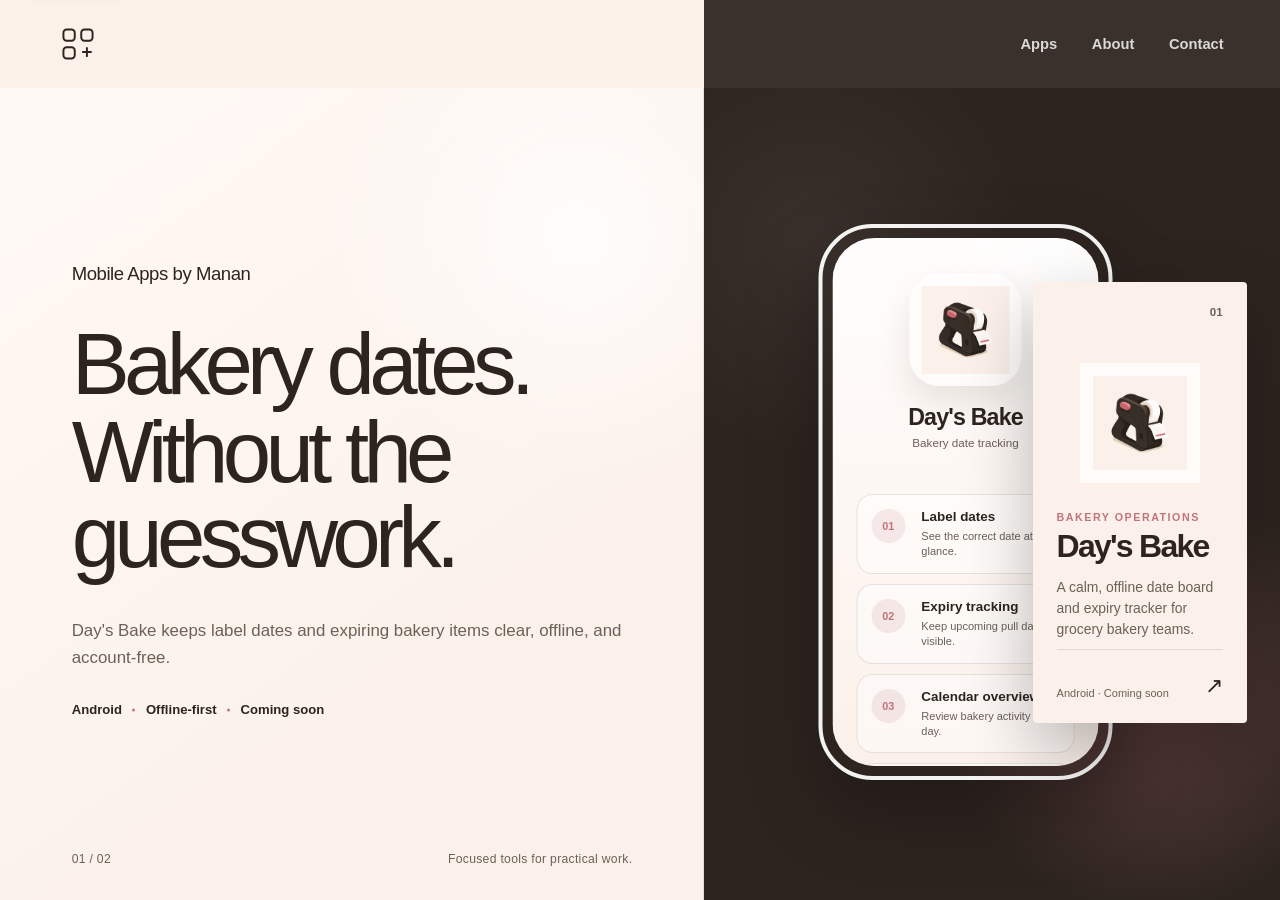
==== commit db63cd98: "Add files via upload" ====
--- a/index.html
+++ b/index.html
@@ -3,134 +3,242 @@
 <head>
   <meta charset="utf-8">
   <meta name="viewport" content="width=device-width, initial-scale=1">
-  <meta name="theme-color" content="#F8F0E8">
-  <meta name="description" content="Paws Above is a playful rooftop endless runner for Android.">
-  <meta property="og:title" content="Paws Above">
-  <meta property="og:description" content="One more jump. One more chance.">
+  <meta name="theme-color" content="#FBF1EA">
+  <meta name="description" content="Focused Android apps by Manan.">
+  <meta property="og:title" content="Mobile Apps by Manan">
+  <meta property="og:description" content="Focused Android apps built to make everyday work clearer.">
   <meta property="og:type" content="website">
-  <meta property="og:image" content="assets/images/og-card.png">
-  <title>Paws Above — One more jump</title>
-  <link rel="icon" href="assets/images/favicon-32.png" sizes="32x32">
-  <link rel="apple-touch-icon" href="assets/images/apple-touch-icon.png">
+  <meta property="og:image" content="assets/images/days-bake-icon.png">
+  <title>Mobile Apps by Manan</title>
+  <link rel="icon" href="assets/images/favicon.svg" type="image/svg+xml">
   <link rel="manifest" href="site.webmanifest">
   <link rel="stylesheet" href="assets/css/styles.css">
 </head>
 <body>
-  <a class="skip-link" href="#main">Skip to content</a>
-
-  <main id="main">
-    <section class="hero-shell" aria-labelledby="hero-title">
-      <div class="hero-card">
-        <nav class="topbar" aria-label="Primary navigation">
-          <div class="nav-left">
-            <a href="../index.html">All apps</a>
-            <a href="#story">Story</a>
-            <a href="#features">What it does</a>
-          </div>
-          <a class="brand-mini" href="index.html" aria-label="Paws Above home">PAWS ABOVE</a>
-          <button class="menu-button" type="button" data-menu aria-expanded="false" aria-label="Toggle navigation">Menu</button>
-          <div class="nav-right">
-            <a href="privacy.html">Privacy</a>
-            <a href="support.html">Support</a>
-          </div>
-        </nav>
-
-        <div class="hero-center">
-          <h1 id="hero-title" class="hero-word">PAWS</h1>
-          <div class="icon-stage" aria-hidden="true">
-            <img src="assets/images/app-mark.png" alt="">
-          </div>
-          <p class="hero-word" aria-hidden="true">ABOVE</p>
-        </div>
-
-        <div class="hero-foot">
-          <p>Rooftop endless runner · Android</p>
-          <p class="center-note">A quick, playful run above the city. No account. Local high scores. One more jump is always close.</p>
-          <a class="discover" href="#story">Follow the run ↓</a>
+  <a class="skip-link" href="#apps">Skip to apps</a>
+
+  <header class="site-header">
+    <a class="collection-mark" href="#apps" aria-label="Mobile Apps by Manan home">
+      <svg viewBox="0 0 42 42" aria-hidden="true">
+        <rect x="3" y="3" width="14" height="14" rx="4"></rect>
+        <rect x="25" y="3" width="14" height="14" rx="4"></rect>
+        <rect x="3" y="25" width="14" height="14" rx="4"></rect>
+        <path d="M27 31h10M32 26v10"></path>
+      </svg>
+    </a>
+
+    <nav aria-label="Primary navigation">
+      <a href="#apps">Apps</a>
+      <button type="button" data-open-dialog="about-dialog">About</button>
+      <a href="mailto:mobileapps.manan@gmail.com">Contact</a>
+    </nav>
+  </header>
+
+  <main class="split-shell">
+    <section class="copy-pane" aria-live="polite">
+      <div class="copy-block">
+        <p class="section-label" id="active-label">Mobile Apps by Manan</p>
+
+        <h1 id="active-headline">
+          <span>Bakery dates.</span>
+          <span>Without the guesswork.</span>
+        </h1>
+
+        <p class="active-description" id="active-description">
+          Day's Bake keeps label dates and expiring bakery items clear,
+          offline, and account-free.
+        </p>
+
+        <div class="active-meta" id="active-meta" aria-label="Selected app details">
+          <span>Android</span>
+          <span>Offline-first</span>
+          <span>Coming soon</span>
         </div>
       </div>
-    </section>
-
-    <section class="section" id="story">
-      <div class="section-inner">
-        <p class="eyebrow">Small paws. Long way down.</p>
-        <p class="display-copy">Leap from candle to candle, use each rescue wisely, and keep the rooftop run moving over the city.</p>
+
+      <div class="copy-foot">
+        <span id="active-count">01 / 02</span>
+        <span>Focused tools for practical work.</span>
       </div>
     </section>
 
-    <section class="section" id="features">
-      <div class="section-inner">
-        <p class="eyebrow">What it does</p>
-        <div class="feature-grid">
-          <article class="feature-card">
-            <span class="feature-number">01</span>
-            <div>
-              <h3>Learn it in seconds</h3>
-              <p>Swipe up for a high jump or down for a shallow one, then aim for the next landing.</p>
-            </div>
-          </article>
-          <article class="feature-card">
-            <span class="feature-number">02</span>
-            <div>
-              <h3>Keep the run alive</h3>
-              <p>Three bed rescues soften missed landings, with an optional rewarded continue after they are gone.</p>
-            </div>
-          </article>
-          <article class="feature-card">
-            <span class="feature-number">03</span>
-            <div>
-              <h3>Play without an account</h3>
-              <p>Your tutorial state, SFX preference and high scores remain on the Android device.</p>
-            </div>
-          </article>
+    <section class="gallery-pane" id="apps" aria-label="App collection">
+      <article
+        class="app-scene"
+        data-app-name="Day's Bake"
+        data-label="Mobile Apps by Manan"
+        data-headline-one="Bakery dates."
+        data-headline-two="Without the guesswork."
+        data-description="Day's Bake keeps label dates and expiring bakery items clear, offline, and account-free."
+        data-meta="Android|Offline-first|Coming soon"
+        data-background="#2D241F"
+        data-accent="#C0757D"
+      >
+        <div class="scene-inner">
+          <a class="phone-link" href="days-bake/" aria-label="Open the Day's Bake website">
+            <div class="phone" aria-hidden="true">
+              <div class="phone-screen">
+                <div class="phone-app-heading">
+                  <div class="phone-icon-frame">
+                    <img src="assets/images/days-bake-icon.png" alt="">
+                  </div>
+                  <p>Day's Bake</p>
+                  <span>Bakery date tracking</span>
+                </div>
+
+                <ul class="phone-feature-list">
+                  <li>
+                    <b>01</b>
+                    <span>
+                      <strong>Label dates</strong>
+                      <small>See the correct date at a glance.</small>
+                    </span>
+                  </li>
+                  <li>
+                    <b>02</b>
+                    <span>
+                      <strong>Expiry tracking</strong>
+                      <small>Keep upcoming pull dates visible.</small>
+                    </span>
+                  </li>
+                  <li>
+                    <b>03</b>
+                    <span>
+                      <strong>Calendar overview</strong>
+                      <small>Review bakery activity by day.</small>
+                    </span>
+                  </li>
+                  <li>
+                    <b>04</b>
+                    <span>
+                      <strong>Private by default</strong>
+                      <small>Offline and without an account.</small>
+                    </span>
+                  </li>
+                </ul>
+              </div>
+            </div>
+          </a>
+
+          <a class="app-product-card" href="days-bake/" aria-label="Visit the Day's Bake website">
+            <span class="card-index">01</span>
+
+            <div class="card-icon-frame">
+              <img src="assets/images/days-bake-icon.png" alt="">
+            </div>
+
+            <div class="card-body">
+              <p class="card-category">Bakery operations</p>
+              <h2>Day's Bake</h2>
+              <p>
+                A calm, offline date board and expiry tracker for grocery
+                bakery teams.
+              </p>
+            </div>
+
+            <div class="card-footer">
+              <span>Android · Coming soon</span>
+              <span class="card-arrow" aria-hidden="true">↗</span>
+            </div>
+          </a>
         </div>
-      </div>
-    </section>
-
-    <section class="section">
-      <div class="section-inner workflow">
-        <div class="workflow-copy">
-          <p class="eyebrow">A simple rooftop rhythm</p>
-          <h2>Jump. Land. Keep going.</h2>
-          <p>Paws Above keeps the rules small and the next decision clear: choose the jump, watch the arc, and aim for the next candle.</p>
-          <div class="button-row">
-            <a class="button button-primary" href="privacy.html">Read the privacy policy</a>
-            <a class="button button-secondary" href="support.html">Get support</a>
-          </div>
+      </article>
+
+
+      <article
+        class="app-scene"
+        data-app-name="Paws Above"
+        data-label="Mobile Apps by Manan"
+        data-headline-one="One more jump."
+        data-headline-two="One more chance."
+        data-description="Paws Above is a quick, playful endless runner where a rooftop cat lands on market candles and chases a new best score."
+        data-meta="Android|Offline play|18+ audience|Coming soon"
+        data-background="#1B2433"
+        data-accent="#F28C82"
+      >
+        <div class="scene-inner">
+          <a class="phone-link" href="paws-above/" aria-label="Open the Paws Above website">
+            <div class="phone" aria-hidden="true">
+              <div class="phone-screen">
+                <div class="phone-app-heading">
+                  <div class="phone-icon-frame">
+                    <img src="assets/images/paws-above-icon.png" alt="">
+                  </div>
+                  <p>Paws Above</p>
+                  <span>Rooftop endless runner</span>
+                </div>
+
+                <ul class="phone-feature-list">
+                  <li>
+                    <b>01</b>
+                    <span>
+                      <strong>Two jump styles</strong>
+                      <small>Swipe up or down to choose the landing.</small>
+                    </span>
+                  </li>
+                  <li>
+                    <b>02</b>
+                    <span>
+                      <strong>Three rescues</strong>
+                      <small>Recover from a miss and keep the run alive.</small>
+                    </span>
+                  </li>
+                  <li>
+                    <b>03</b>
+                    <span>
+                      <strong>Fair endless runs</strong>
+                      <small>Keep moving through a carefully tested course.</small>
+                    </span>
+                  </li>
+                  <li>
+                    <b>04</b>
+                    <span>
+                      <strong>Local high scores</strong>
+                      <small>No account is required to play.</small>
+                    </span>
+                  </li>
+                </ul>
+              </div>
+            </div>
+          </a>
+
+          <a class="app-product-card" href="paws-above/" aria-label="Visit the Paws Above website">
+            <span class="card-index">02</span>
+
+            <div class="card-icon-frame">
+              <img src="assets/images/paws-above-icon.png" alt="">
+            </div>
+
+            <div class="card-body">
+              <p class="card-category">Casual arcade</p>
+              <h2>Paws Above</h2>
+              <p>
+                A playful rooftop runner about timing the next jump and keeping
+                one more run alive.
+              </p>
+            </div>
+
+            <div class="card-footer">
+              <span>Android · Coming soon</span>
+              <span class="card-arrow" aria-hidden="true">↗</span>
+            </div>
+          </a>
         </div>
-
-        <figure class="run-board shot-board">
-          <img src="assets/images/gameplay-shot.png" alt="Gameplay screenshot from Paws Above showing the rooftop cat mid-jump between candles at night.">
-        </figure>
-      </div>
-    </section>
-
-    <section class="section privacy-band">
-      <div class="section-inner privacy-layout">
-        <div>
-          <p class="eyebrow">Local game progress</p>
-          <h2 class="simple-title">No account. No cloud save.</h2>
-          <p>High scores, tutorial completion and SFX settings stay on the device. The free version uses Google Mobile Ads for banner and optional rewarded advertising.</p>
-          <div class="button-row">
-            <a class="button button-primary" href="privacy.html">Privacy policy</a>
-            <a class="button button-secondary" href="support.html">Support details</a>
-          </div>
-        </div>
-        <div class="status-mark" aria-label="Preparing for Android testing">ANDROID<br>TESTING NEXT</div>
-      </div>
+      </article>
     </section>
   </main>
 
-  <footer class="site-footer">
-    <div class="footer-inner">
-      <span>© <span data-year></span> Paws Above</span>
-      <div class="footer-links">
-        <a href="privacy.html">Privacy</a>
-        <a href="support.html">Support</a>
-        <span>Google Play · coming soon</span>
-      </div>
-    </div>
-  </footer>
+  <dialog id="about-dialog" class="about-dialog">
+    <button type="button" class="dialog-close" data-close-dialog aria-label="Close">×</button>
+    <p class="dialog-label">About</p>
+    <h2>Small apps. Clear reasons to exist.</h2>
+    <p>
+      Mobile Apps by Manan is a growing collection of focused Android tools.
+      Each app is designed around one practical problem and kept deliberately
+      simple.
+    </p>
+  </dialog>
+
   <script src="assets/js/main.js"></script>
 </body>
 </html>
--- a/assets/css/styles.css
+++ b/assets/css/styles.css
@@ -1,566 +1,747 @@
 :root {
-  --cream: #F8F0E8;
+  --cream: #FBF1EA;
   --surface: #FFFFFF;
-  --ink: #202936;
-  --rose: #F28C82;
-  --tan: #6E8CC3;
-  --yellow: #F4C96B;
-  --green: #49AE7A;
-  --secondary: #66717E;
-  --error: #A83D45;
-  --line: rgba(32, 41, 54, 0.16);
-  --soft-line: rgba(32, 41, 54, 0.09);
-  --shadow: 0 28px 80px rgba(18, 28, 43, 0.30);
-  --max: 1180px;
-}
-
-* { box-sizing: border-box; }
-html { scroll-behavior: smooth; }
+  --ink: #2D241F;
+  --rose: #C0757D;
+  --tan: #C4A880;
+  --secondary: #6D6058;
+  --right-bg: #2D241F;
+  --right-accent: #C0757D;
+  --header-height: 88px;
+  --split: 55%;
+  --hairline: rgba(45, 36, 31, 0.14);
+}
+
+* {
+  box-sizing: border-box;
+}
+
+html,
 body {
   margin: 0;
+  min-height: 100%;
+}
+
+html {
+  background: var(--cream);
+  scroll-behavior: smooth;
+}
+
+body {
+  overflow: hidden;
   color: var(--ink);
   background: var(--cream);
-  font-family: Inter, ui-sans-serif, system-ui, -apple-system, BlinkMacSystemFont, "Segoe UI", sans-serif;
-  line-height: 1.55;
-  text-rendering: optimizeLegibility;
-}
-img { max-width: 100%; display: block; }
-a { color: inherit; }
-button, input, textarea { font: inherit; }
+  font-family:
+    -apple-system, BlinkMacSystemFont, "Segoe UI", "Helvetica Neue",
+    Arial, sans-serif;
+}
+
+a {
+  color: inherit;
+  text-decoration: none;
+}
+
+button,
+a {
+  -webkit-tap-highlight-color: transparent;
+}
+
+button {
+  font: inherit;
+}
+
+img {
+  display: block;
+  max-width: 100%;
+}
 
 .skip-link {
   position: fixed;
-  left: 16px;
-  top: 12px;
-  z-index: 1000;
+  z-index: 200;
+  left: 18px;
+  top: -70px;
   padding: 10px 14px;
+  border-radius: 10px;
+  color: var(--ink);
   background: var(--surface);
-  border: 2px solid var(--ink);
-  border-radius: 10px;
-  transform: translateY(-160%);
-}
-.skip-link:focus { transform: translateY(0); }
-
-.hero-shell {
-  min-height: 100svh;
-  padding: clamp(18px, 3vw, 52px);
+  box-shadow: 0 12px 28px rgba(0,0,0,0.16);
+}
+
+.skip-link:focus {
+  top: 16px;
+}
+
+.site-header {
+  position: fixed;
+  z-index: 100;
+  inset: 0 0 auto;
+  height: var(--header-height);
+  display: grid;
+  grid-template-columns: var(--split) calc(100% - var(--split));
+  align-items: center;
+  background:
+    linear-gradient(
+      90deg,
+      color-mix(in srgb, var(--cream) 94%, transparent) 0 var(--split),
+      color-mix(in srgb, var(--right-bg) 94%, transparent) var(--split) 100%
+    );
+  backdrop-filter: blur(18px) saturate(120%);
+  -webkit-backdrop-filter: blur(18px) saturate(120%);
+  transition: background 320ms ease;
+}
+
+.collection-mark {
+  justify-self: start;
+  margin-left: clamp(28px, 4.4vw, 74px);
+  width: 44px;
+  height: 44px;
   display: grid;
   place-items: center;
+  color: var(--ink);
+}
+
+.collection-mark svg {
+  width: 34px;
+  height: 34px;
+  fill: none;
+  stroke: currentColor;
+  stroke-width: 2.4;
+  stroke-linecap: round;
+  stroke-linejoin: round;
+}
+
+.site-header nav {
+  height: 100%;
+  display: flex;
+  align-items: center;
+  justify-content: flex-end;
+  gap: clamp(22px, 2.7vw, 42px);
+  padding-right: clamp(28px, 4.4vw, 74px);
+}
+
+.site-header nav a,
+.site-header nav button {
+  appearance: none;
+  border: 0;
+  padding: 8px 0;
+  color: rgba(255,255,255,0.82);
+  background: transparent;
+  font-size: 0.92rem;
+  font-weight: 580;
+  cursor: pointer;
+}
+
+.site-header nav a:hover,
+.site-header nav button:hover,
+.site-header nav a:focus-visible,
+.site-header nav button:focus-visible {
+  color: #FFFFFF;
+  outline: none;
+}
+
+.split-shell {
+  height: 100vh;
+  display: grid;
+  grid-template-columns: var(--split) calc(100% - var(--split));
+  padding-top: var(--header-height);
+}
+
+.copy-pane {
   position: relative;
-  isolation: isolate;
+  min-width: 0;
+  display: flex;
+  flex-direction: column;
+  justify-content: center;
+  padding:
+    clamp(46px, 7vh, 82px)
+    clamp(38px, 5.6vw, 94px)
+    clamp(34px, 5vh, 58px);
   overflow: hidden;
-  background: linear-gradient(180deg, #3F68B9 0%, #6F76CC 34%, #F1A08F 70%, #F5C987 100%);
-}
-
-.hero-shell::before {
+  background:
+    radial-gradient(circle at 82% 18%, rgba(255,255,255,0.72), transparent 28%),
+    linear-gradient(145deg, #FFF9F5 0%, var(--cream) 72%);
+}
+
+.copy-pane::after {
   content: "";
   position: absolute;
-  inset: -2%;
-  z-index: -2;
-  background: url("../images/skyline-backdrop-polished.png") center center / cover no-repeat;
-  filter: blur(10px) saturate(1.04);
-  transform: scale(1.045);
-}
-
-.hero-shell::after {
+  inset: 0 0 0 auto;
+  width: 1px;
+  background: rgba(45,36,31,0.10);
+}
+
+.copy-block {
+  max-width: 760px;
+  transform: translateY(-1.5vh);
+}
+
+.section-label {
+  margin: 0 0 clamp(26px, 4vh, 46px);
+  font-size: clamp(1.08rem, 1.45vw, 1.46rem);
+  font-weight: 520;
+  letter-spacing: -0.024em;
+}
+
+.copy-block h1 {
+  margin: 0;
+  display: grid;
+  gap: 2px;
+  max-width: 760px;
+  font-size: clamp(4rem, 6.8vw, 7.8rem);
+  font-weight: 420;
+  line-height: 0.98;
+  letter-spacing: -0.066em;
+}
+
+.copy-block h1 span {
+  display: block;
+}
+
+.active-description {
+  max-width: 650px;
+  margin: clamp(30px, 4.2vh, 48px) 0 0;
+  color: var(--secondary);
+  font-size: clamp(1rem, 1.32vw, 1.3rem);
+  line-height: 1.62;
+}
+
+.active-meta {
+  display: flex;
+  flex-wrap: wrap;
+  gap: 12px 24px;
+  margin-top: 30px;
+  color: var(--ink);
+  font-size: 0.82rem;
+  font-weight: 650;
+}
+
+.active-meta span {
+  position: relative;
+}
+
+.active-meta span + span::before {
   content: "";
   position: absolute;
-  inset: 0;
-  z-index: -1;
+  left: -14px;
+  top: 50%;
+  width: 3px;
+  height: 3px;
+  border-radius: 50%;
+  background: var(--right-accent);
+}
+
+.copy-foot {
+  position: absolute;
+  left: clamp(38px, 5.6vw, 94px);
+  right: clamp(38px, 5.6vw, 94px);
+  bottom: clamp(24px, 3.8vh, 46px);
+  display: flex;
+  justify-content: space-between;
+  gap: 28px;
+  color: var(--secondary);
+  font-size: 0.76rem;
+  letter-spacing: 0.025em;
+}
+
+.gallery-pane {
+  height: calc(100vh - var(--header-height));
+  overflow-y: auto;
+  overflow-x: hidden;
+  overscroll-behavior: contain;
+  scroll-snap-type: y mandatory;
+  scrollbar-width: thin;
+  scrollbar-color: rgba(255,255,255,0.32) transparent;
+  background: var(--right-bg);
+  transition: background 320ms ease;
+}
+
+.gallery-pane::-webkit-scrollbar {
+  width: 8px;
+}
+
+.gallery-pane::-webkit-scrollbar-thumb {
+  border-radius: 999px;
+  background: rgba(255,255,255,0.24);
+}
+
+.app-scene {
+  min-height: calc(100vh - var(--header-height));
+  display: grid;
+  place-items: center;
+  padding: clamp(34px, 6vh, 70px) clamp(24px, 3vw, 56px);
+  scroll-snap-align: start;
   background:
-    radial-gradient(circle at 50% 74%, rgba(255, 234, 170, 0.34) 0%, rgba(255, 234, 170, 0.00) 24%),
-    linear-gradient(180deg, rgba(17, 27, 42, 0.10) 0%, rgba(17, 27, 42, 0.18) 100%);
-}
-
-.hero-card {
-  width: min(var(--max), 100%);
-  min-height: min(760px, calc(100svh - 64px));
-  padding: 26px 30px 24px;
-  background: var(--cream);
-  box-shadow: var(--shadow);
-  display: grid;
-  grid-template-rows: auto 1fr auto;
+    radial-gradient(circle at 78% 74%, color-mix(in srgb, var(--right-accent) 30%, transparent), transparent 28%),
+    radial-gradient(circle at 18% 18%, rgba(255,255,255,0.055), transparent 26%),
+    var(--right-bg);
+}
+
+.scene-inner {
+  position: relative;
+  width: min(680px, 100%);
+  min-height: min(720px, calc(100vh - var(--header-height) - 80px));
+  display: flex;
+  align-items: center;
+  justify-content: center;
+}
+
+.phone-link {
+  position: relative;
+  z-index: 1;
+  display: block;
+  transform: translateX(-9%);
+}
+
+.phone {
+  width: clamp(286px, 23vw, 378px);
+  aspect-ratio: 0.53;
+  padding: 10px;
+  border: 4px solid rgba(255,255,255,0.94);
+  border-radius: 54px;
+  background: transparent;
+  box-shadow: 0 34px 74px rgba(0,0,0,0.28);
+  transition: transform 190ms ease, box-shadow 190ms ease;
+}
+
+.phone-link:hover .phone,
+.phone-link:focus-visible .phone {
+  transform: translateY(-5px) rotate(-0.35deg);
+  box-shadow: 0 42px 88px rgba(0,0,0,0.34);
+}
+
+.phone-link:focus-visible {
+  outline: none;
+}
+
+.phone-screen {
+  height: 100%;
   overflow: hidden;
-  position: relative;
-}
-
-.hero-card::after {
-  content: "";
+  border-radius: 42px;
+  padding: clamp(34px, 4vh, 48px) 24px 26px;
+  color: var(--ink);
+  background:
+    radial-gradient(circle at 86% 10%, rgba(255,255,255,0.80), transparent 24%),
+    linear-gradient(180deg, #FFFDFC 0%, var(--cream) 100%);
+}
+
+.phone-app-heading {
+  text-align: center;
+}
+
+.phone-icon-frame {
+  width: 112px;
+  height: 112px;
+  margin: 0 auto 18px;
+  display: grid;
+  place-items: center;
+  border-radius: 30px;
+  background: rgba(255,255,255,0.55);
+  box-shadow:
+    inset 0 1px 0 rgba(255,255,255,0.88),
+    0 16px 32px rgba(84,58,39,0.12);
+}
+
+.phone-icon-frame img {
+  width: 88px;
+  height: 88px;
+  object-fit: contain;
+}
+
+.phone-app-heading p {
+  margin: 0;
+  font-size: 1.45rem;
+  font-weight: 720;
+  letter-spacing: -0.035em;
+}
+
+.phone-app-heading > span {
+  display: block;
+  margin-top: 5px;
+  color: var(--secondary);
+  font-size: 0.73rem;
+}
+
+.phone-feature-list {
+  list-style: none;
+  display: grid;
+  gap: 10px;
+  margin: clamp(34px, 5vh, 58px) 0 0;
+  padding: 0;
+}
+
+.phone-feature-list li {
+  display: grid;
+  grid-template-columns: 38px minmax(0, 1fr);
+  gap: 12px;
+  padding: 14px;
+  border: 1px solid rgba(45,36,31,0.11);
+  border-radius: 16px;
+  background: rgba(255,255,255,0.46);
+}
+
+.phone-feature-list b {
+  width: 34px;
+  height: 34px;
+  display: grid;
+  place-items: center;
+  border-radius: 50%;
+  color: var(--right-accent);
+  background: color-mix(in srgb, var(--right-accent) 14%, transparent);
+  font-size: 0.68rem;
+}
+
+.phone-feature-list strong,
+.phone-feature-list small {
+  display: block;
+}
+
+.phone-feature-list strong {
+  font-size: 0.84rem;
+  line-height: 1.2;
+}
+
+.phone-feature-list small {
+  margin-top: 4px;
+  color: var(--secondary);
+  font-size: 0.69rem;
+  line-height: 1.34;
+}
+
+.app-product-card {
   position: absolute;
-  inset: 0;
-  pointer-events: none;
-  border: 1px solid rgba(32,41,54,.06);
-}
-
-.topbar {
-  display: grid;
-  grid-template-columns: 1fr auto 1fr;
-  align-items: center;
-  gap: 24px;
-  font-size: .78rem;
-  letter-spacing: .01em;
-}
-.nav-left, .nav-right { display: flex; gap: 28px; align-items: center; }
-.nav-right { justify-content: flex-end; }
-.brand-mini { font-weight: 800; letter-spacing: -.02em; }
-.topbar a { text-decoration: none; }
-.topbar a:hover, .topbar a:focus-visible { color: var(--rose); }
-.menu-button { display: none; }
-
-.hero-center {
-  align-self: center;
-  display: grid;
-  grid-template-columns: minmax(0, 1fr) minmax(220px, 310px) minmax(0, 1fr);
-  align-items: center;
-  gap: clamp(14px, 2.8vw, 30px);
-  padding: 54px 8px 34px;
-}
-.hero-word {
-  margin: 0;
-  font-size: clamp(3.5rem, 6.9vw, 7rem);
-  line-height: .86;
-  letter-spacing: -.075em;
-  font-weight: 900;
-  white-space: nowrap;
-}
-.hero-word:first-child { text-align: right; }
-.hero-word:last-child { text-align: left; }
-
-.icon-stage {
-  aspect-ratio: 1;
-  border-radius: 30px;
-  background: #1B2433;
-  border: 4px solid var(--tan);
-  display: grid;
-  place-items: center;
-  position: relative;
-  overflow: hidden;
-}
-.icon-stage::before {
-  content: "";
-  position: absolute;
-  inset: 7%;
-  border-radius: 22px;
-  background: rgba(242,140,130,.10);
-}
-.icon-stage img { width: 100%; height: 100%; object-fit: cover; position: relative; z-index: 1; }
-
-.hero-foot {
-  display: grid;
-  grid-template-columns: 1fr minmax(260px, 460px) 1fr;
-  gap: 24px;
-  align-items: end;
-  font-size: .8rem;
-}
-.hero-foot p { margin: 0; }
-.hero-foot .center-note { text-align: center; color: var(--secondary); }
-.hero-foot .discover { text-align: right; text-decoration: none; font-weight: 650; }
-.hero-foot .discover:hover { color: var(--rose); }
-
-.section {
-  padding: clamp(76px, 9vw, 128px) 24px;
-  border-top: 1px solid var(--soft-line);
-}
-.section-inner { width: min(var(--max), 100%); margin: 0 auto; }
-.eyebrow {
-  margin: 0 0 24px;
-  color: var(--secondary);
-  font-size: .78rem;
-  font-weight: 750;
-  letter-spacing: .16em;
-  text-transform: uppercase;
-}
-.display-copy {
-  margin: 0;
-  max-width: 1050px;
-  font-size: clamp(2.4rem, 5vw, 5.6rem);
-  line-height: 1.02;
-  letter-spacing: -.055em;
-  font-weight: 820;
-}
-.display-copy em { color: var(--rose); font-style: normal; }
-
-.feature-grid {
-  margin-top: 54px;
-  display: grid;
-  grid-template-columns: repeat(3, minmax(0, 1fr));
-  gap: 18px;
-}
-.feature-card {
-  min-height: 290px;
-  padding: 28px;
-  border: 2px solid var(--ink);
-  border-radius: 20px;
-  background: var(--surface);
+  z-index: 3;
+  right: -1%;
+  width: clamp(214px, 16.5vw, 274px);
+  min-height: clamp(410px, 49vh, 510px);
   display: flex;
   flex-direction: column;
-  justify-content: space-between;
-}
-.feature-number {
-  width: 42px;
-  height: 42px;
-  border-radius: 50%;
-  display: grid;
-  place-items: center;
-  background: var(--cream);
-  border: 1px solid var(--line);
-  font-weight: 800;
-}
-.feature-card h3 { margin: 44px 0 8px; font-size: 1.55rem; letter-spacing: -.03em; }
-.feature-card p { margin: 0; color: var(--secondary); }
-.feature-card:nth-child(1) { border-color: var(--rose); }
-.feature-card:nth-child(2) { border-color: var(--tan); }
-.feature-card:nth-child(3) { border-color: var(--green); }
-
-.workflow {
-  display: grid;
-  grid-template-columns: 1.1fr .9fr;
-  gap: clamp(34px, 7vw, 84px);
-  align-items: center;
-}
-.workflow-copy h2, .simple-title {
-  margin: 0 0 20px;
-  font-size: clamp(2.5rem, 5vw, 5rem);
-  line-height: 1;
-  letter-spacing: -.055em;
-}
-.workflow-copy p { max-width: 620px; color: var(--secondary); font-size: 1.08rem; }
-.date-board {
-  background: var(--surface);
-  border: 2px solid var(--ink);
-  border-radius: 24px;
-  overflow: hidden;
-}
-.date-board-head {
-  padding: 18px 20px;
-  display: flex;
-  justify-content: space-between;
-  gap: 16px;
-  align-items: center;
-  background: rgba(110,140,195,.18);
-  border-bottom: 1px solid var(--line);
-  font-weight: 800;
-}
-.date-row {
-  padding: 18px 20px;
-  display: grid;
-  grid-template-columns: 1fr auto;
-  gap: 16px;
-  border-bottom: 1px solid var(--soft-line);
-}
-.date-row:last-child { border-bottom: 0; }
-.date-row span { color: var(--secondary); font-size: .88rem; }
-.date-row strong:last-child { font-size: 1.25rem; }
-
-.run-board {
-  min-height: 420px;
-  overflow: hidden;
-  border: 2px solid var(--ink);
-  border-radius: 24px;
-  background: #303C62;
-  box-shadow: 0 24px 50px rgba(26, 35, 52, .16);
-}
-.shot-board {
-  margin: 0;
-  min-height: 0;
-  padding: 16px;
-  background: linear-gradient(180deg, rgba(110,140,195,.18) 0%, rgba(255,255,255,.82) 100%);
-}
-.shot-board img {
-  width: 100%;
-  height: 100%;
-  max-height: 560px;
-  object-fit: cover;
-  object-position: center top;
-  border-radius: 18px;
-  border: 1px solid rgba(32,41,54,.16);
-  box-shadow: 0 18px 34px rgba(26, 35, 52, .12);
-}
-.run-hud {
-  display: grid;
-  grid-template-columns: repeat(3, 1fr);
-  gap: 12px;
-  padding: 16px 18px;
+  padding: 24px;
+  border-radius: 4px;
   color: var(--ink);
   background: var(--cream);
-  border-bottom: 1px solid var(--line);
-  text-align: center;
-}
-.run-hud span { display: grid; gap: 2px; }
-.run-hud small { color: var(--secondary); font-size: .66rem; font-weight: 800; letter-spacing: .08em; text-transform: uppercase; }
-.run-hud strong { font-size: 1rem; }
-.run-stage {
-  position: relative;
-  height: 340px;
-  overflow: hidden;
-  background: linear-gradient(180deg, #364268 0%, #3D466B 63%, #1C334A 100%);
-}
-.run-stage::after {
-  content: "";
+  box-shadow: 0 28px 70px rgba(0,0,0,0.28);
+  transition: transform 190ms ease, box-shadow 190ms ease;
+}
+
+.app-product-card:hover,
+.app-product-card:focus-visible {
+  transform: translateY(-6px);
+  box-shadow: 0 38px 86px rgba(0,0,0,0.35);
+  outline: none;
+}
+
+.card-index {
+  align-self: flex-end;
+  color: var(--secondary);
+  font-size: 0.72rem;
+  font-weight: 700;
+}
+
+.card-icon-frame {
+  width: 120px;
+  height: 120px;
+  margin: clamp(28px, 5vh, 54px) auto 28px;
+  display: grid;
+  place-items: center;
+  background: rgba(255,255,255,0.72);
+}
+
+.card-icon-frame img {
+  width: 94px;
+  height: 94px;
+  object-fit: contain;
+}
+
+.card-category {
+  margin: 0 0 8px;
+  color: var(--right-accent);
+  font-size: 0.67rem;
+  font-weight: 800;
+  letter-spacing: 0.14em;
+  text-transform: uppercase;
+}
+
+.card-body h2 {
+  margin: 0;
+  font-size: clamp(2rem, 2.45vw, 2.75rem);
+  line-height: 0.98;
+  letter-spacing: -0.055em;
+}
+
+.card-body > p:last-child {
+  margin: 15px 0 0;
+  color: var(--secondary);
+  font-size: 0.87rem;
+  line-height: 1.5;
+}
+
+.card-footer {
+  margin-top: auto;
+  padding-top: 22px;
+  display: flex;
+  align-items: flex-end;
+  justify-content: space-between;
+  gap: 12px;
+  border-top: 1px solid rgba(45,36,31,0.12);
+  color: var(--secondary);
+  font-size: 0.69rem;
+}
+
+.card-arrow {
+  color: var(--ink);
+  font-size: 1.4rem;
+}
+
+.about-dialog {
+  width: min(520px, calc(100% - 36px));
+  padding: 34px;
+  border: 0;
+  border-radius: 4px;
+  color: var(--ink);
+  background: var(--cream);
+  box-shadow: 0 28px 80px rgba(0,0,0,0.28);
+}
+
+.about-dialog::backdrop {
+  background: rgba(22,18,15,0.60);
+  backdrop-filter: blur(4px);
+}
+
+.dialog-close {
   position: absolute;
-  inset: auto 0 0;
-  height: 86px;
-  background: repeating-linear-gradient(90deg, #1A2C3C 0 42px, #22374A 42px 72px);
-  clip-path: polygon(0 35%, 7% 35%, 7% 10%, 14% 10%, 14% 46%, 24% 46%, 24% 18%, 35% 18%, 35% 54%, 47% 54%, 47% 26%, 57% 26%, 57% 48%, 70% 48%, 70% 14%, 78% 14%, 78% 43%, 90% 43%, 90% 22%, 100% 22%, 100% 100%, 0 100%);
-}
-.moon {
-  position: absolute;
-  left: 48px;
-  top: 42px;
-  width: 48px;
-  height: 48px;
-  border-radius: 50%;
-  background: #F5E7A9;
-  box-shadow: 0 0 0 10px rgba(245,231,169,.05);
-}
-.candle {
-  position: absolute;
-  width: 76px;
-  height: 46px;
-  border: 3px solid #D8E0DB;
-  background: #49AE7A;
-  box-shadow: inset 0 4px rgba(255,255,255,.20);
-}
-.candle::after {
-  content: "";
-  position: absolute;
-  left: 50%;
-  top: 100%;
-  width: 3px;
-  height: 34px;
-  background: #AAB2BB;
-}
-.candle-one { left: 18%; top: 205px; }
-.candle-two { left: 48%; top: 160px; }
-.candle-three { right: 8%; top: 112px; }
-.jump-arc {
-  position: absolute;
-  left: 29%;
-  top: 98px;
-  width: 40%;
-  height: 120px;
-  border-top: 3px dashed rgba(255,255,255,.88);
-  border-radius: 50%;
-  transform: rotate(-7deg);
-}
-.cat-token {
-  position: absolute;
-  left: 40%;
-  top: 86px;
-  width: 48px;
-  height: 48px;
-  display: grid;
-  place-items: center;
-  border-radius: 50%;
-  color: #1B2433;
-  background: #F3A137;
-  font-size: 1.3rem;
-  transform: rotate(-10deg);
-  box-shadow: 0 10px 22px rgba(20,27,40,.22);
-}
-.skyline { position: absolute; inset: auto 0 0; height: 70px; }
-
-.privacy-band {
-  background: var(--ink);
-  color: var(--cream);
-}
-.privacy-band .eyebrow, .privacy-band p { color: rgba(248,240,232,.74); }
-.privacy-layout {
-  display: grid;
-  grid-template-columns: 1fr auto;
-  gap: 48px;
-  align-items: end;
-}
-.button-row { display: flex; gap: 12px; flex-wrap: wrap; margin-top: 28px; }
-.button {
-  display: inline-flex;
-  justify-content: center;
-  align-items: center;
-  min-height: 48px;
-  padding: 0 18px;
-  border: 2px solid currentColor;
-  border-radius: 14px;
-  font-weight: 750;
-  text-decoration: none;
-}
-.button-primary { background: var(--rose); color: var(--surface); border-color: var(--rose); }
-.button-secondary { color: inherit; }
-.button:hover { transform: translateY(-1px); }
-.status-mark {
-  width: 180px;
-  height: 180px;
-  border-radius: 50%;
-  border: 2px solid rgba(248,240,232,.4);
-  display: grid;
-  place-items: center;
-  font-weight: 900;
-  letter-spacing: -.04em;
-  text-align: center;
-  color: var(--cream);
-  transform: rotate(-7deg);
-}
-
-.site-footer {
-  padding: 26px 24px;
-  border-top: 1px solid var(--soft-line);
-}
-.footer-inner {
-  width: min(var(--max), 100%);
-  margin: 0 auto;
-  display: flex;
-  justify-content: space-between;
-  align-items: center;
-  gap: 24px;
-  color: var(--secondary);
-  font-size: .86rem;
-}
-.footer-links { display: flex; gap: 18px; flex-wrap: wrap; }
-.footer-links a { text-decoration: none; }
-.footer-links a:hover { color: var(--rose); }
-
-/* Interior pages */
-.page-shell { min-height: 100svh; background: var(--cream); }
-.page-header {
-  position: sticky;
-  top: 0;
-  z-index: 20;
-  background: rgba(248,240,232,.94);
-  backdrop-filter: blur(12px);
-  border-bottom: 1px solid var(--soft-line);
-}
-.page-header-inner {
-  width: min(var(--max), 100%);
-  margin: 0 auto;
-  padding: 14px 24px;
-  display: flex;
-  justify-content: space-between;
-  align-items: center;
-  gap: 18px;
-}
-.page-brand { display: flex; align-items: center; gap: 10px; text-decoration: none; font-weight: 850; }
-.page-brand img { width: 42px; height: 42px; border-radius: 12px; }
-.page-nav { display: flex; gap: 20px; }
-.page-nav a { text-decoration: none; color: var(--secondary); }
-.page-nav a:hover { color: var(--rose); }
-.page-main { width: min(900px, calc(100% - 40px)); margin: 0 auto; padding: 76px 0 110px; }
-.page-kicker { color: var(--rose); font-weight: 800; text-transform: uppercase; letter-spacing: .14em; font-size: .76rem; }
-.page-title { margin: 10px 0 20px; font-size: clamp(3rem, 8vw, 6.5rem); line-height: .92; letter-spacing: -.07em; }
-.page-lead { max-width: 720px; font-size: 1.18rem; color: var(--secondary); }
-.notice {
-  margin: 30px 0 48px;
-  padding: 18px 20px;
-  border-left: 5px solid var(--yellow);
-  background: rgba(244,201,107,.18);
-}
-.prose { max-width: 780px; }
-.prose h2 { margin: 54px 0 14px; font-size: 1.65rem; letter-spacing: -.025em; }
-.prose h3 { margin: 32px 0 10px; }
-.prose p, .prose li { color: var(--secondary); }
-.prose a { color: var(--ink); text-decoration-color: var(--rose); text-underline-offset: 3px; }
-.prose ul { padding-left: 22px; }
-.placeholder {
-  display: inline-block;
-  padding: 2px 7px;
-  border-radius: 6px;
-  background: rgba(242,140,130,.16);
-  color: var(--error);
-  font-weight: 750;
-}
-.faq { margin-top: 46px; display: grid; gap: 14px; }
-.faq details { padding: 20px; border: 1px solid var(--line); border-radius: 16px; background: var(--surface); }
-.faq summary { cursor: pointer; font-weight: 800; }
-.faq p { margin-bottom: 0; color: var(--secondary); }
-.contact-card {
-  margin-top: 42px;
-  padding: 26px;
-  border: 2px solid var(--ink);
-  border-radius: 20px;
-  background: var(--surface);
-}
-.contact-card h2 { margin-top: 0; }
-
-@media (max-width: 900px) {
-  .hero-card { min-height: 720px; }
-  .topbar { grid-template-columns: 1fr auto; }
-  .brand-mini { grid-column: 1; }
-  .menu-button {
-    display: inline-flex;
-    grid-column: 2;
-    justify-self: end;
-    border: 0;
-    background: transparent;
+  right: 18px;
+  top: 12px;
+  border: 0;
+  color: var(--secondary);
+  background: transparent;
+  font-size: 1.8rem;
+  cursor: pointer;
+}
+
+.dialog-label {
+  margin: 0 0 14px;
+  color: var(--rose);
+  font-size: 0.72rem;
+  font-weight: 800;
+  letter-spacing: 0.14em;
+  text-transform: uppercase;
+}
+
+.about-dialog h2 {
+  margin: 0;
+  font-size: 2.5rem;
+  line-height: 1.02;
+  letter-spacing: -0.05em;
+}
+
+.about-dialog > p:last-child {
+  margin: 20px 0 0;
+  color: var(--secondary);
+  line-height: 1.65;
+}
+
+@media (max-width: 1080px) {
+  :root {
+    --split: 50%;
+  }
+
+  .copy-pane {
+    padding-left: 42px;
+    padding-right: 42px;
+  }
+
+  .copy-foot {
+    left: 42px;
+    right: 42px;
+  }
+
+  .copy-block h1 {
+    font-size: clamp(3.7rem, 7vw, 6rem);
+  }
+
+  .scene-inner {
+    min-height: 620px;
+  }
+
+  .phone-link {
+    transform: translateX(-13%);
+  }
+
+  .app-product-card {
+    right: -4%;
+  }
+}
+
+@media (max-width: 820px) {
+  body {
+    overflow: auto;
+  }
+
+  .site-header {
+    position: sticky;
+    grid-template-columns: auto 1fr;
+    background: rgba(251,241,234,0.92);
+  }
+
+  .site-header nav a,
+  .site-header nav button {
+    color: var(--secondary);
+  }
+
+  .site-header nav a:hover,
+  .site-header nav button:hover,
+  .site-header nav a:focus-visible,
+  .site-header nav button:focus-visible {
     color: var(--ink);
-    font-weight: 800;
-  }
-  .nav-left, .nav-right {
+  }
+
+  .split-shell {
+    height: auto;
+    grid-template-columns: 1fr;
+    padding-top: 0;
+  }
+
+  .copy-pane {
+    min-height: calc(100vh - var(--header-height));
+    padding: 70px 28px 82px;
+  }
+
+  .copy-pane::after {
     display: none;
-    grid-column: 1 / -1;
-    flex-direction: column;
+  }
+
+  .copy-block {
+    transform: none;
+  }
+
+  .copy-block h1 {
+    font-size: clamp(4rem, 13vw, 6.8rem);
+  }
+
+  .copy-foot {
+    left: 28px;
+    right: 28px;
+    bottom: 30px;
+  }
+
+  .gallery-pane {
+    height: auto;
+    overflow: visible;
+    scroll-snap-type: none;
+  }
+
+  .app-scene {
+    min-height: 850px;
+  }
+
+  .scene-inner {
+    min-height: 760px;
+  }
+
+  .phone-link {
+    transform: translateX(-9%);
+  }
+
+  .app-product-card {
+    right: 2%;
+  }
+}
+
+@media (max-width: 610px) {
+  :root {
+    --header-height: 72px;
+  }
+
+  .collection-mark {
+    margin-left: 18px;
+    width: 38px;
+    height: 38px;
+  }
+
+  .collection-mark svg {
+    width: 29px;
+    height: 29px;
+  }
+
+  .site-header nav {
+    gap: 16px;
+    padding-right: 18px;
+  }
+
+  .site-header nav a,
+  .site-header nav button {
+    font-size: 0.82rem;
+  }
+
+  .copy-pane {
+    min-height: auto;
+    padding: 58px 22px 96px;
+  }
+
+  .section-label {
+    margin-bottom: 26px;
+    font-size: 1rem;
+  }
+
+  .copy-block h1 {
+    font-size: clamp(3.45rem, 17vw, 5rem);
+  }
+
+  .active-description {
+    margin-top: 28px;
+    font-size: 1rem;
+  }
+
+  .copy-foot {
+    left: 22px;
+    right: 22px;
+  }
+
+  .copy-foot span:last-child {
+    display: none;
+  }
+
+  .app-scene {
+    min-height: 900px;
+    padding: 46px 18px;
+  }
+
+  .scene-inner {
+    min-height: 800px;
     align-items: flex-start;
-    gap: 14px;
-    padding-top: 12px;
-  }
-  .topbar.menu-open .nav-left, .topbar.menu-open .nav-right { display: flex; }
-  .hero-center { grid-template-columns: 1fr; text-align: center; padding-top: 40px; }
-  .hero-word:first-child, .hero-word:last-child { text-align: center; }
-  .hero-word { font-size: clamp(3.35rem, 17vw, 5.6rem); }
-  .icon-stage { width: min(260px, 72vw); justify-self: center; }
-  .hero-foot { grid-template-columns: 1fr; text-align: center; }
-  .hero-foot .discover { text-align: center; }
-  .feature-grid { grid-template-columns: 1fr; }
-  .workflow { grid-template-columns: 1fr; }
-  .privacy-layout { grid-template-columns: 1fr; }
-  .status-mark { width: 140px; height: 140px; }
-}
-
-@media (max-width: 560px) {
-  .hero-shell { padding: 0; }
-  .hero-card { min-height: 100svh; padding: 22px 18px; box-shadow: none; }
-  .hero-word { letter-spacing: -.055em; }
-  .hero-foot { font-size: .75rem; }
-  .section { padding-inline: 18px; }
-  .feature-card { min-height: 250px; }
-  .page-header-inner { padding-inline: 16px; }
-  .page-nav { display: none; }
-  .footer-inner { flex-direction: column; align-items: flex-start; }
+  }
+
+  .phone-link {
+    transform: none;
+  }
+
+  .phone {
+    width: min(310px, 86vw);
+  }
+
+  .app-product-card {
+    right: 50%;
+    bottom: 10px;
+    transform: translateX(50%);
+    width: min(270px, 78vw);
+    min-height: 385px;
+  }
+
+  .app-product-card:hover,
+  .app-product-card:focus-visible {
+    transform: translateX(50%) translateY(-5px);
+  }
 }
 
 @media (prefers-reduced-motion: reduce) {
-  html { scroll-behavior: auto; }
-  *, *::before, *::after { transition-duration: .01ms !important; animation-duration: .01ms !important; animation-iteration-count: 1 !important; }
-}
-
-@media (min-width: 1200px) {
-  .hero-center {
-    padding-inline: 28px;
-  }
-}
-
-@media (max-width: 900px) {
-  .shot-board img {
-    max-height: 500px;
-  }
-}
-
-@media (max-width: 560px) {
-  .shot-board {
-    padding: 12px;
-  }
-  .shot-board img {
-    max-height: 420px;
-  }
-}
-
-@media (max-width: 900px) {
-  .hero-shell::before {
-    filter: blur(7px) saturate(1.02);
-    transform: scale(1.03);
-  }
-}
-
-@media (max-width: 560px) {
-  .hero-shell::before {
-    filter: blur(5px) saturate(1.01);
-    transform: scale(1.02);
-  }
-}
+  html {
+    scroll-behavior: auto;
+  }
+
+  .site-header,
+  .gallery-pane,
+  .phone,
+  .app-product-card {
+    transition: none;
+  }
+}
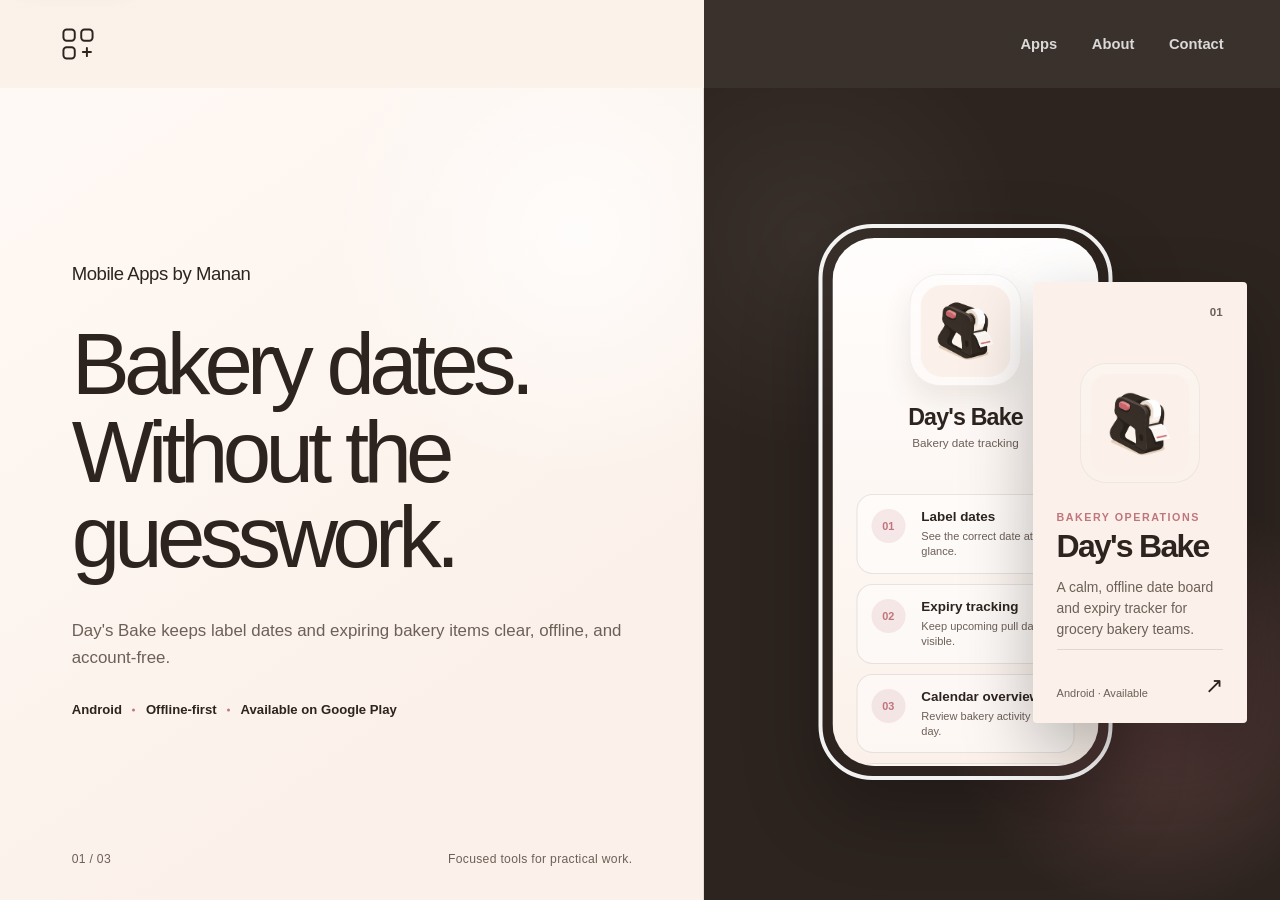
==== commit 795949ad: "Finished the CandleSteps website page. It contains: - Updated main index.html - CandleSteps landin" ====
--- a/index.html
+++ b/index.html
@@ -52,12 +52,12 @@
         <div class="active-meta" id="active-meta" aria-label="Selected app details">
           <span>Android</span>
           <span>Offline-first</span>
-          <span>Coming soon</span>
+          <span>Available on Google Play</span>
         </div>
       </div>
 
       <div class="copy-foot">
-        <span id="active-count">01 / 02</span>
+        <span id="active-count">01 / 03</span>
         <span>Focused tools for practical work.</span>
       </div>
     </section>
@@ -70,7 +70,7 @@
         data-headline-one="Bakery dates."
         data-headline-two="Without the guesswork."
         data-description="Day's Bake keeps label dates and expiring bakery items clear, offline, and account-free."
-        data-meta="Android|Offline-first|Coming soon"
+        data-meta="Android|Offline-first|Available on Google Play"
         data-background="#2D241F"
         data-accent="#C0757D"
       >
@@ -137,7 +137,7 @@
             </div>
 
             <div class="card-footer">
-              <span>Android · Coming soon</span>
+              <span>Android · Available</span>
               <span class="card-arrow" aria-hidden="true">↗</span>
             </div>
           </a>
@@ -152,7 +152,7 @@
         data-headline-one="One more jump."
         data-headline-two="One more chance."
         data-description="Paws Above is a quick, playful endless runner where a rooftop cat lands on market candles and chases a new best score."
-        data-meta="Android|Offline play|18+ audience|Coming soon"
+        data-meta="Android|Offline play|18+ audience|Available on Google Play"
         data-background="#1B2433"
         data-accent="#F28C82"
       >
@@ -219,6 +219,55 @@
             </div>
 
             <div class="card-footer">
+              <span>Android · Available</span>
+              <span class="card-arrow" aria-hidden="true">↗</span>
+            </div>
+          </a>
+        </div>
+      </article>
+
+      <article
+        class="app-scene"
+        data-app-name="CandleSteps"
+        data-label="Mobile Apps by Manan"
+        data-headline-one="Charts made clear."
+        data-headline-two="In your language."
+        data-description="CandleSteps teaches candlestick charts through 120 clear lessons available in 18 reading languages."
+        data-meta="Android|120 lessons|18 languages|Offline learning"
+        data-background="#3B3327"
+        data-accent="#C79A32"
+      >
+        <div class="scene-inner">
+          <a class="phone-link" href="candle-steps/" aria-label="Open the CandleSteps website">
+            <div class="phone" aria-hidden="true">
+              <div class="phone-screen">
+                <div class="phone-app-heading">
+                  <div class="phone-icon-frame">
+                    <img src="assets/images/candlesteps-icon.png" alt="">
+                  </div>
+                  <p>CandleSteps</p>
+                  <span>Candlestick learning guide</span>
+                </div>
+
+                <ul class="phone-feature-list">
+                  <li><b>01</b><span><strong>120 lessons</strong><small>Learn step by step from the basics.</small></span></li>
+                  <li><b>02</b><span><strong>18 languages</strong><small>Read every lesson in your language.</small></span></li>
+                  <li><b>03</b><span><strong>Clear diagrams</strong><small>Understand patterns through simple visuals.</small></span></li>
+                  <li><b>04</b><span><strong>Local progress</strong><small>Learn offline without creating an account.</small></span></li>
+                </ul>
+              </div>
+            </div>
+          </a>
+
+          <a class="app-product-card" href="candle-steps/" aria-label="Visit the CandleSteps website">
+            <span class="card-index">03</span>
+            <div class="card-icon-frame"><img src="assets/images/candlesteps-icon.png" alt=""></div>
+            <div class="card-body">
+              <p class="card-category">Financial education</p>
+              <h2>CandleSteps</h2>
+              <p>A structured, multilingual guide to reading candlestick charts with clarity.</p>
+            </div>
+            <div class="card-footer">
               <span>Android · Coming soon</span>
               <span class="card-arrow" aria-hidden="true">↗</span>
             </div>
--- a/assets/css/styles.css
+++ b/assets/css/styles.css
@@ -334,17 +334,18 @@
   margin: 0 auto 18px;
   display: grid;
   place-items: center;
+  padding: 10px;
   border-radius: 30px;
-  background: rgba(255,255,255,0.55);
-  box-shadow:
-    inset 0 1px 0 rgba(255,255,255,0.88),
-    0 16px 32px rgba(84,58,39,0.12);
+  background: linear-gradient(180deg, rgba(255,255,255,0.26) 0%, rgba(255,255,255,0.12) 100%);
+  border: 1px solid rgba(45,36,31,0.06);
+  box-shadow: 0 14px 28px rgba(84,58,39,0.10);
 }
 
 .phone-icon-frame img {
-  width: 88px;
-  height: 88px;
-  object-fit: contain;
+  width: 92px;
+  height: 92px;
+  object-fit: cover;
+  border-radius: 22px;
 }
 
 .phone-app-heading p {
@@ -443,13 +444,17 @@
   margin: clamp(28px, 5vh, 54px) auto 28px;
   display: grid;
   place-items: center;
-  background: rgba(255,255,255,0.72);
+  padding: 10px;
+  border-radius: 26px;
+  background: linear-gradient(180deg, rgba(255,255,255,0.22) 0%, rgba(255,255,255,0.08) 100%);
+  border: 1px solid rgba(45,36,31,0.06);
 }
 
 .card-icon-frame img {
-  width: 94px;
-  height: 94px;
-  object-fit: contain;
+  width: 100px;
+  height: 100px;
+  object-fit: cover;
+  border-radius: 18px;
 }
 
 .card-category {
